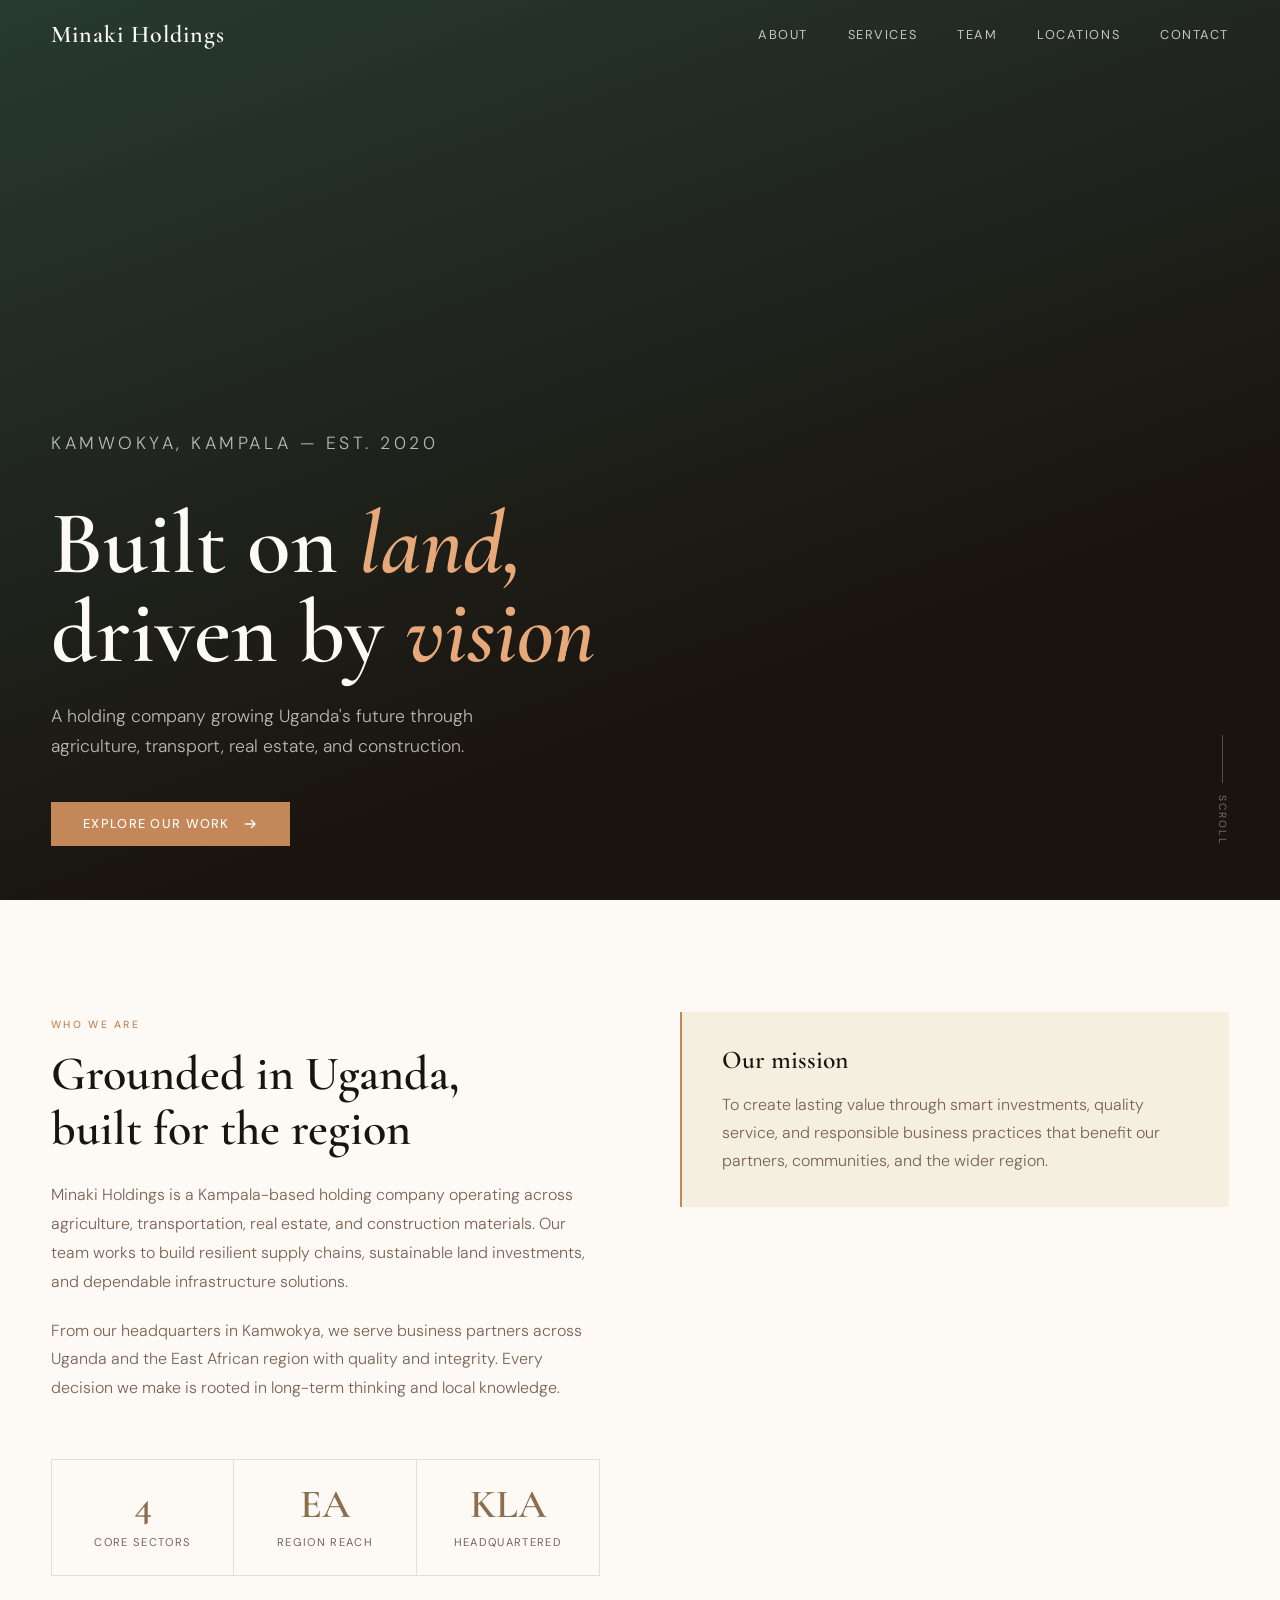
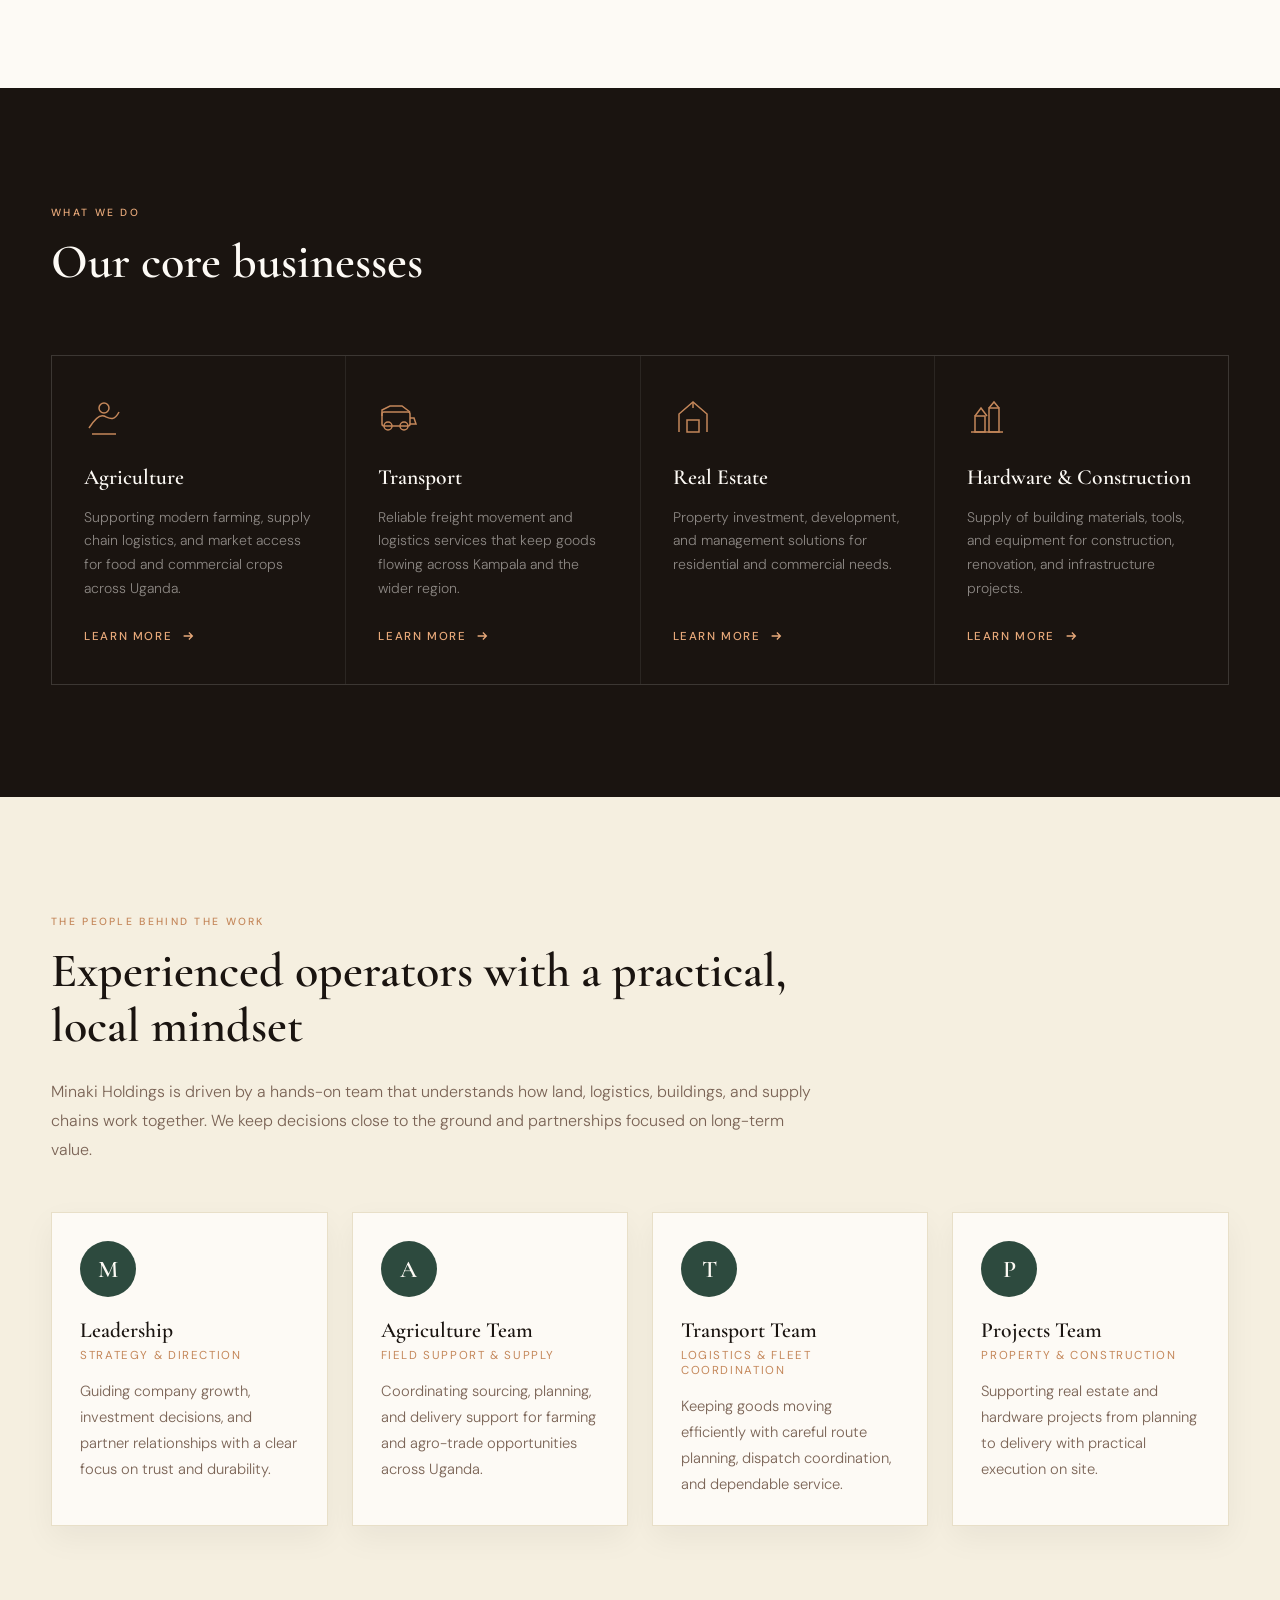
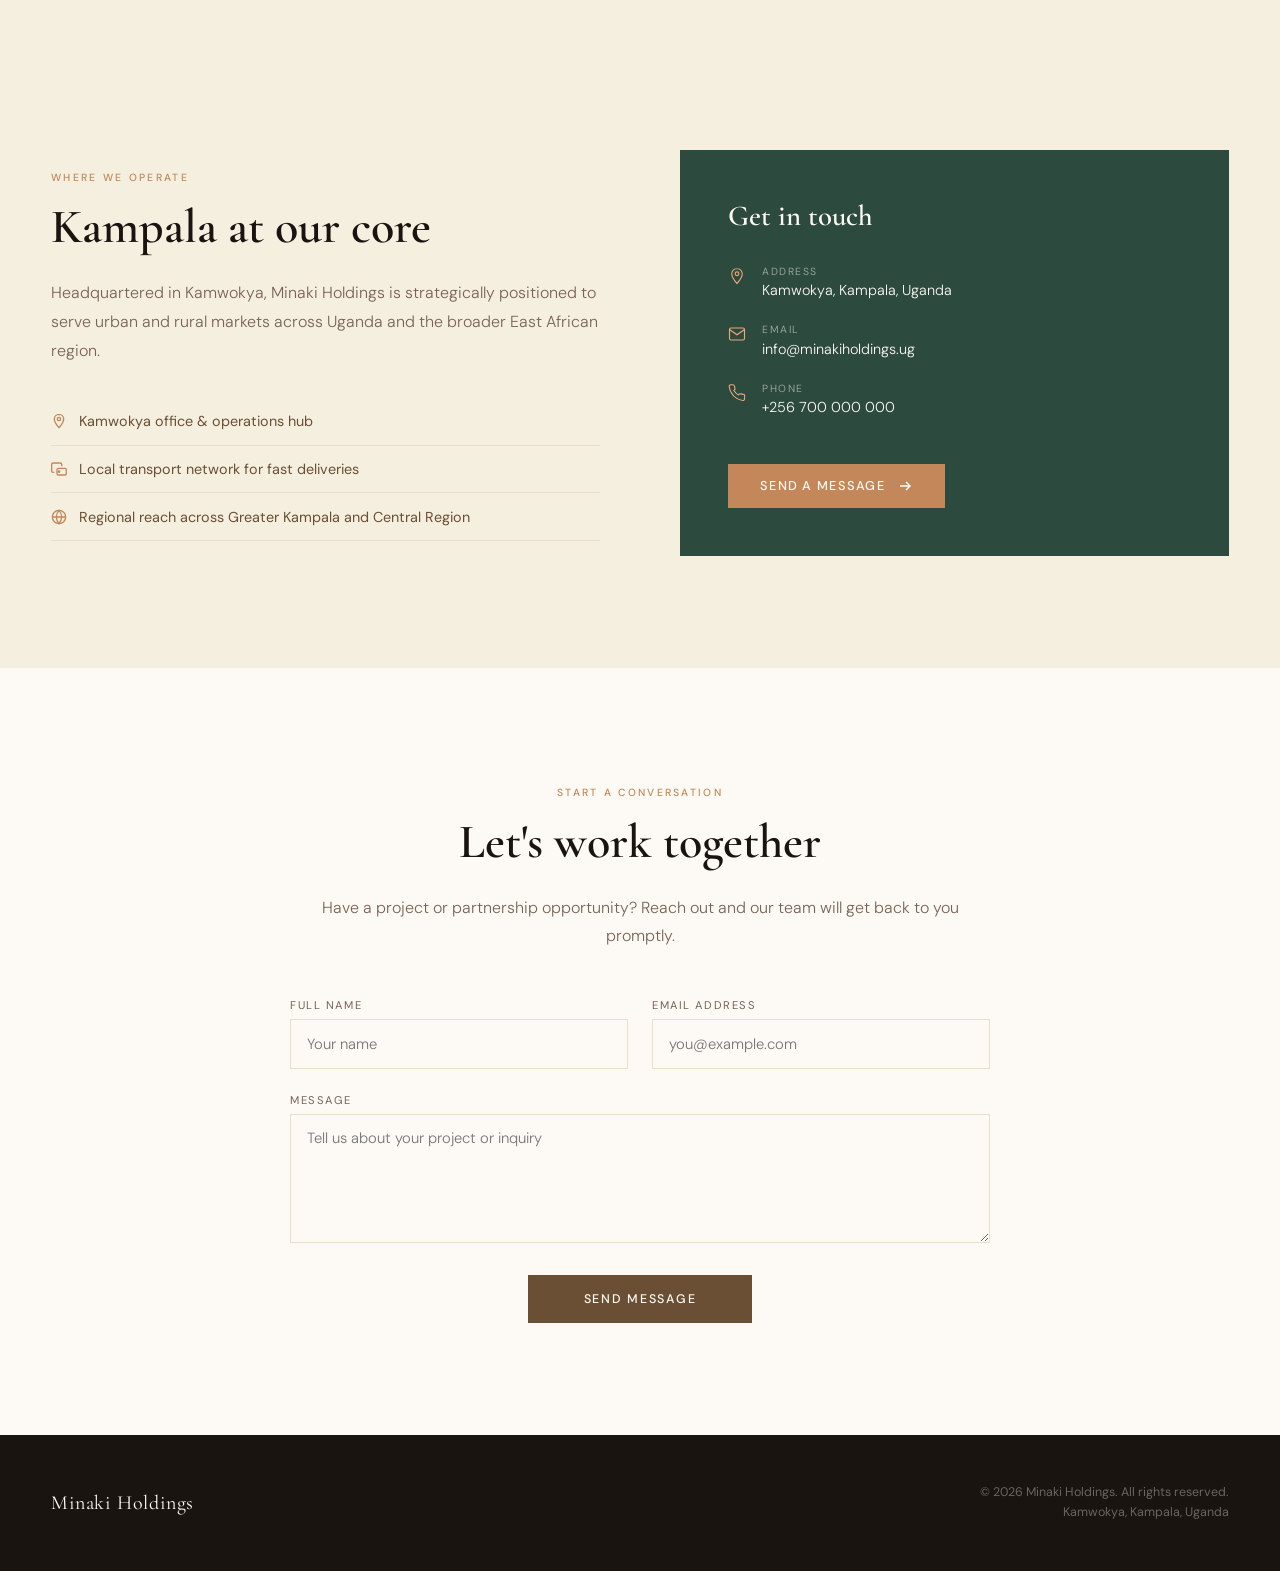
==== index.html @ b4e49451 "first commit" ====
<!DOCTYPE html>
<html lang="en">
<head>
  <meta charset="UTF-8" />
  <meta name="viewport" content="width=device-width, initial-scale=1.0" />
  <title>Minaki Holdings</title>
  <link rel="preconnect" href="https://fonts.googleapis.com">
  <link rel="preconnect" href="https://fonts.gstatic.com" crossorigin>
  <link href="https://fonts.googleapis.com/css2?family=Cormorant+Garamond:ital,wght@0,400;0,600;1,400&family=DM+Sans:wght@300;400;500&display=swap" rel="stylesheet">
  <style>
    *, *::before, *::after { box-sizing: border-box; margin: 0; padding: 0; }

    :root {
      --sand: #F5EFE0;
      --sand-dark: #E8DFC8;
      --earth: #8B6E4E;
      --earth-dark: #6A4F34;
      --clay: #C4875A;
      --clay-light: #E8A97A;
      --forest: #2D4A3E;
      --forest-light: #3D6B5A;
      --ink: #1A1410;
      --ink-mid: #3D2F24;
      --muted: #7A6355;
      --white: #FDFAF5;
      --accent: #D4854A;
    }

    html { scroll-behavior: smooth; }

    body {
      font-family: 'DM Sans', sans-serif;
      background: var(--white);
      color: var(--ink);
      overflow-x: hidden;
    }

    /* ── NAV ── */
    nav {
      position: fixed;
      top: 0; left: 0; right: 0;
      z-index: 100;
      display: flex;
      align-items: center;
      justify-content: space-between;
      padding: 1.25rem 4vw;
      transition: background 0.4s, backdrop-filter 0.4s;
    }
    nav.scrolled {
      background: rgba(26, 20, 16, 0.92);
      backdrop-filter: blur(12px);
    }
    .brand {
      font-family: 'Cormorant Garamond', serif;
      font-size: 1.5rem;
      font-weight: 600;
      color: var(--white);
      letter-spacing: 0.04em;
    }
    .nav-links { display: flex; gap: 2.5rem; }
    .nav-links a {
      color: rgba(253,250,245,0.75);
      text-decoration: none;
      font-size: 0.8rem;
      font-weight: 400;
      letter-spacing: 0.12em;
      text-transform: uppercase;
      transition: color 0.2s;
    }
    .nav-links a:hover { color: var(--clay-light); }
    .nav-toggle {
      display: none;
      background: none;
      border: none;
      color: var(--white);
      font-size: 1.5rem;
      cursor: pointer;
    }

    /* ── HERO ── */
    .hero {
      position: relative;
      height: 100vh;
      min-height: 640px;
      display: flex;
      align-items: flex-end;
      padding: 0 4vw 6vh;
      overflow: hidden;
      background: var(--ink);
    }
    .hero-bg {
      position: absolute;
      inset: 0;
      background:
        linear-gradient(160deg, rgba(45,74,62,0.7) 0%, rgba(26,20,16,0.95) 70%),
        url('https://images.unsplash.com/photo-1586348943529-beaae6c28db9?w=1600&q=80') center/cover no-repeat;
    }
    .hero-eyebrow {
      font-size: 0.72rem;
      letter-spacing: 0.2em;
      text-transform: uppercase;
      color: var(--clay-light);
      margin-bottom: 1.2rem;
    }
    .hero-content {
      position: relative;
      z-index: 2;
      max-width: 760px;
    }
    .hero-content h1 {
      font-family: 'Cormorant Garamond', serif;
      font-size: clamp(3rem, 7vw, 6rem);
      font-weight: 600;
      line-height: 1.0;
      color: var(--white);
      margin-bottom: 1.5rem;
    }
    .hero-content h1 em {
      font-style: italic;
      color: var(--clay-light);
    }
    .hero-content p {
      font-size: clamp(0.95rem, 1.5vw, 1.1rem);
      line-height: 1.7;
      color: rgba(253,250,245,0.7);
      max-width: 500px;
      margin-bottom: 2.5rem;
      font-weight: 300;
    }
    .hero-cta {
      display: inline-flex;
      align-items: center;
      gap: 0.75rem;
      padding: 0.85rem 2rem;
      background: var(--clay);
      color: var(--white);
      text-decoration: none;
      font-size: 0.8rem;
      font-weight: 500;
      letter-spacing: 0.1em;
      text-transform: uppercase;
      transition: background 0.25s, gap 0.25s;
    }
    .hero-cta:hover { background: var(--clay-light); gap: 1.1rem; }
    .hero-cta svg { width: 16px; height: 16px; }
    .hero-scroll {
      position: absolute;
      right: 4vw;
      bottom: 6vh;
      z-index: 2;
      writing-mode: vertical-rl;
      font-size: 0.65rem;
      letter-spacing: 0.2em;
      text-transform: uppercase;
      color: rgba(253,250,245,0.4);
      display: flex;
      align-items: center;
      gap: 0.75rem;
    }
    .hero-scroll::before {
      content: '';
      display: block;
      width: 1px;
      height: 48px;
      background: rgba(253,250,245,0.25);
    }

    /* ── SHARED ── */
    section { padding: 7rem 4vw; }
    .label {
      display: inline-block;
      font-size: 0.65rem;
      letter-spacing: 0.22em;
      text-transform: uppercase;
      color: var(--clay);
      margin-bottom: 1rem;
      font-weight: 500;
    }
    h2 {
      font-family: 'Cormorant Garamond', serif;
      font-size: clamp(2rem, 4vw, 3rem);
      font-weight: 600;
      line-height: 1.15;
      color: var(--ink);
      margin-bottom: 1.5rem;
    }

    /* ── ABOUT ── */
    .about { background: var(--white); }
    .about-inner {
      max-width: 1200px;
      margin: 0 auto;
      display: grid;
      grid-template-columns: 1fr 1fr;
      gap: 5rem;
      align-items: start;
    }
    .about-left p {
      font-size: 1rem;
      line-height: 1.8;
      color: var(--muted);
      margin-bottom: 1.25rem;
      font-weight: 300;
    }
    .about-right {
      position: sticky;
      top: 6rem;
    }
    .mission-block {
      border-left: 2px solid var(--clay);
      padding: 2rem 2.5rem;
      background: var(--sand);
    }
    .mission-block h3 {
      font-family: 'Cormorant Garamond', serif;
      font-size: 1.6rem;
      font-weight: 600;
      color: var(--ink);
      margin-bottom: 1rem;
    }
    .mission-block p {
      font-size: 1rem;
      line-height: 1.75;
      color: var(--muted);
      font-weight: 300;
    }
    .stats-row {
      display: grid;
      grid-template-columns: repeat(3, 1fr);
      gap: 0;
      margin-top: 3.5rem;
      border: 1px solid var(--sand-dark);
    }
    .stat {
      padding: 1.5rem;
      text-align: center;
      border-right: 1px solid var(--sand-dark);
    }
    .stat:last-child { border-right: none; }
    .stat-num {
      font-family: 'Cormorant Garamond', serif;
      font-size: 2.5rem;
      font-weight: 600;
      color: var(--earth);
      line-height: 1;
      display: block;
      margin-bottom: 0.4rem;
    }
    .stat-label {
      font-size: 0.7rem;
      letter-spacing: 0.12em;
      text-transform: uppercase;
      color: var(--muted);
    }

    /* ── SERVICES ── */
    .services { background: var(--ink); }
    .services .label { color: var(--clay-light); }
    .services h2 { color: var(--white); }
    .services-inner { max-width: 1200px; margin: 0 auto; }
    .services-grid {
      display: grid;
      grid-template-columns: repeat(4, 1fr);
      gap: 1px;
      background: rgba(255,255,255,0.08);
      margin-top: 4rem;
      border: 1px solid rgba(255,255,255,0.08);
    }
    .service-card {
      background: var(--ink);
      padding: 2.5rem 2rem;
      transition: background 0.3s;
      position: relative;
      overflow: hidden;
      display: flex;
      flex-direction: column;
      min-height: 100%;
    }
    .service-card::after {
      content: '';
      position: absolute;
      bottom: 0; left: 0;
      width: 0; height: 2px;
      background: var(--clay);
      transition: width 0.4s ease;
    }
    .service-card:hover { background: var(--ink-mid); }
    .service-card:hover::after { width: 100%; }
    .service-icon {
      width: 40px;
      height: 40px;
      margin-bottom: 1.75rem;
      color: var(--clay);
    }
    .service-card h3 {
      font-family: 'Cormorant Garamond', serif;
      font-size: 1.35rem;
      font-weight: 600;
      color: var(--white);
      margin-bottom: 1rem;
    }
    .service-card p {
      font-size: 0.875rem;
      line-height: 1.7;
      color: rgba(253,250,245,0.5);
      font-weight: 300;
    }
    .service-link {
      display: inline-flex;
      align-items: center;
      gap: 0.55rem;
      margin-top: auto;
      padding-top: 1.75rem;
      color: var(--clay-light);
      text-decoration: none;
      font-size: 0.72rem;
      letter-spacing: 0.14em;
      text-transform: uppercase;
      font-weight: 500;
      transition: color 0.2s, gap 0.2s;
    }
    .service-link:hover { color: var(--white); gap: 0.8rem; }
    .service-link svg { width: 14px; height: 14px; }

    /* ── TEAM ── */
    .team { background: var(--sand); }
    .team-inner {
      max-width: 1200px;
      margin: 0 auto;
    }
    .team-intro {
      max-width: 760px;
      margin-bottom: 3rem;
    }
    .team-intro p {
      font-size: 1rem;
      line-height: 1.8;
      color: var(--muted);
      font-weight: 300;
    }
    .team-grid {
      display: grid;
      grid-template-columns: repeat(4, 1fr);
      gap: 1.5rem;
    }
    .team-card {
      background: var(--white);
      padding: 1.75rem;
      border: 1px solid var(--sand-dark);
      box-shadow: 0 12px 30px rgba(26, 20, 16, 0.05);
    }
    .team-avatar {
      width: 56px;
      height: 56px;
      border-radius: 50%;
      display: grid;
      place-items: center;
      background: var(--forest);
      color: var(--white);
      font-family: 'Cormorant Garamond', serif;
      font-size: 1.5rem;
      font-weight: 600;
      margin-bottom: 1.2rem;
    }
    .team-card h3 {
      font-family: 'Cormorant Garamond', serif;
      font-size: 1.35rem;
      font-weight: 600;
      color: var(--ink);
      margin-bottom: 0.35rem;
    }
    .team-role {
      font-size: 0.72rem;
      letter-spacing: 0.14em;
      text-transform: uppercase;
      color: var(--clay);
      margin-bottom: 1rem;
    }
    .team-card p {
      font-size: 0.92rem;
      line-height: 1.75;
      color: var(--muted);
      font-weight: 300;
    }

    /* ── LOCATIONS ── */
    .locations { background: var(--sand); }
    .locations-inner {
      max-width: 1200px;
      margin: 0 auto;
      display: grid;
      grid-template-columns: 1fr 1fr;
      gap: 5rem;
      align-items: center;
    }
    .locations-left p {
      font-size: 1rem;
      line-height: 1.8;
      color: var(--muted);
      margin-bottom: 2rem;
      font-weight: 300;
    }
    .location-list { list-style: none; }
    .location-list li {
      display: flex;
      align-items: center;
      gap: 0.75rem;
      padding: 0.9rem 0;
      border-bottom: 1px solid var(--sand-dark);
      font-size: 0.9rem;
      color: var(--earth-dark);
      font-weight: 400;
    }
    .location-list li svg { color: var(--clay); flex-shrink: 0; }
    .contact-panel {
      background: var(--forest);
      padding: 3rem;
      color: var(--white);
    }
    .contact-panel h3 {
      font-family: 'Cormorant Garamond', serif;
      font-size: 1.8rem;
      font-weight: 600;
      margin-bottom: 2rem;
      color: var(--white);
    }
    .contact-detail {
      display: flex;
      align-items: flex-start;
      gap: 1rem;
      margin-bottom: 1.5rem;
    }
    .contact-detail svg { color: var(--clay-light); margin-top: 2px; flex-shrink: 0; }
    .contact-detail .detail-label {
      font-size: 0.65rem;
      letter-spacing: 0.15em;
      text-transform: uppercase;
      color: rgba(253,250,245,0.5);
      margin-bottom: 0.2rem;
    }
    .contact-detail .detail-val {
      font-size: 0.9rem;
      color: var(--white);
      font-weight: 300;
    }

    /* ── CONTACT FORM ── */
    .contact-section { background: var(--white); }
    .contact-inner {
      max-width: 700px;
      margin: 0 auto;
      text-align: center;
    }
    .contact-inner p.intro {
      font-size: 1rem;
      line-height: 1.75;
      color: var(--muted);
      font-weight: 300;
      margin-bottom: 3rem;
    }
    .form-grid {
      display: grid;
      grid-template-columns: 1fr 1fr;
      gap: 1.5rem;
      text-align: left;
    }
    .form-full { grid-column: 1 / -1; }
    .form-group { display: flex; flex-direction: column; gap: 0.45rem; }
    .form-group label {
      font-size: 0.7rem;
      letter-spacing: 0.14em;
      text-transform: uppercase;
      color: var(--muted);
    }
    .form-group input,
    .form-group textarea {
      border: 1px solid var(--sand-dark);
      border-radius: 0;
      padding: 0.85rem 1rem;
      font-family: 'DM Sans', sans-serif;
      font-size: 0.925rem;
      font-weight: 300;
      color: var(--ink);
      background: var(--white);
      outline: none;
      transition: border-color 0.2s;
      resize: vertical;
    }
    .form-group input:focus,
    .form-group textarea:focus { border-color: var(--clay); }
    .submit-btn {
      margin-top: 2rem;
      padding: 1rem 3.5rem;
      background: var(--earth-dark);
      color: var(--white);
      border: none;
      font-family: 'DM Sans', sans-serif;
      font-size: 0.78rem;
      font-weight: 500;
      letter-spacing: 0.14em;
      text-transform: uppercase;
      cursor: pointer;
      transition: background 0.25s;
    }
    .submit-btn:hover { background: var(--clay); }
    .notification {
      margin-top: 1.5rem;
      padding: 1rem;
      background: var(--sand);
      border-left: 3px solid var(--forest);
      font-size: 0.9rem;
      color: var(--forest);
      text-align: left;
    }

    /* ── FOOTER ── */
    footer {
      background: var(--ink);
      padding: 3rem 4vw;
    }
    .footer-inner {
      max-width: 1200px;
      margin: 0 auto;
      display: flex;
      align-items: center;
      justify-content: space-between;
      flex-wrap: wrap;
      gap: 1rem;
    }
    .footer-brand {
      font-family: 'Cormorant Garamond', serif;
      font-size: 1.25rem;
      color: var(--white);
      letter-spacing: 0.04em;
    }
    .footer-meta {
      font-size: 0.78rem;
      color: rgba(253,250,245,0.35);
      line-height: 1.6;
      text-align: right;
    }

    /* ── DIVIDER ── */
    .divider {
      max-width: 1200px;
      margin: 0 auto;
      border: none;
      border-top: 1px solid var(--sand-dark);
    }

    /* ── MOBILE ── */
    @media (max-width: 900px) {
      .nav-links { display: none; }
      .nav-links.open {
        display: flex;
        flex-direction: column;
        position: fixed;
        top: 0; left: 0; right: 0; bottom: 0;
        background: var(--ink);
        align-items: center;
        justify-content: center;
        gap: 2.5rem;
        z-index: 99;
      }
      .nav-links.open a { font-size: 1.2rem; }
      .nav-toggle { display: block; z-index: 101; }
      .about-inner, .locations-inner { grid-template-columns: 1fr; gap: 3rem; }
      .about-right { position: static; }
      .services-grid { grid-template-columns: 1fr 1fr; }
      .stats-row { grid-template-columns: repeat(3, 1fr); }
      .form-grid { grid-template-columns: 1fr; }
      .form-full { grid-column: 1; }
    }
    @media (max-width: 540px) {
      .services-grid { grid-template-columns: 1fr; }
      .stats-row { grid-template-columns: 1fr 1fr; }
      .stat:nth-child(2) { border-right: none; }
      .stat:nth-child(3) { border-right: none; border-top: 1px solid var(--sand-dark); grid-column: 1 / -1; }
      section { padding: 5rem 5vw; }
    }

    /* ── FADE IN ── */
    [data-fade] {
      opacity: 0;
      transform: translateY(24px);
      transition: opacity 0.7s ease, transform 0.7s ease;
    }
    [data-fade].visible {
      opacity: 1;
      transform: translateY(0);
    }
  </style>
</head>
<body>

  <!-- NAV -->
  <nav id="mainNav">
    <div class="brand">Minaki Holdings</div>
    <div class="nav-links" id="navLinks">
      <a href="#about" onclick="closeMenu()">About</a>
      <a href="services.html" onclick="closeMenu()">Services</a>
      <a href="#team" onclick="closeMenu()">Team</a>
      <a href="#locations" onclick="closeMenu()">Locations</a>
      <a href="#contact" onclick="closeMenu()">Contact</a>
    </div>
    <button class="nav-toggle" id="navToggle" aria-label="Toggle navigation">&#9776;</button>
  </nav>

  <!-- HERO -->
  <header class="hero">
    <div class="hero-bg"></div>
    <div class="hero-content">
      <p class="hero-eyebrow">Kamwokya, Kampala &mdash; Est. 2020</p>
      <h1>Built on <em>land,</em><br>driven by <em>vision</em></h1>
      <p>A holding company growing Uganda's future through agriculture, transport, real estate, and construction.</p>
      <a href="services.html" class="hero-cta">
        Explore Our Work
        <svg viewBox="0 0 16 16" fill="none" stroke="currentColor" stroke-width="1.5">
          <path d="M3 8h10M9 4l4 4-4 4"/>
        </svg>
      </a>
    </div>
    <div class="hero-scroll">Scroll</div>
  </header>

  <!-- ABOUT -->
  <section class="about" id="about">
    <div class="about-inner">
      <div class="about-left" data-fade>
        <span class="label">Who we are</span>
        <h2>Grounded in Uganda,<br>built for the region</h2>
        <p>Minaki Holdings is a Kampala-based holding company operating across agriculture, transportation, real estate, and construction materials. Our team works to build resilient supply chains, sustainable land investments, and dependable infrastructure solutions.</p>
        <p>From our headquarters in Kamwokya, we serve business partners across Uganda and the East African region with quality and integrity. Every decision we make is rooted in long-term thinking and local knowledge.</p>
        <div class="stats-row">
          <div class="stat"><span class="stat-num">4</span><span class="stat-label">Core sectors</span></div>
          <div class="stat"><span class="stat-num">EA</span><span class="stat-label">Region reach</span></div>
          <div class="stat"><span class="stat-num">KLA</span><span class="stat-label">Headquartered</span></div>
        </div>
      </div>
      <div class="about-right" data-fade>
        <div class="mission-block">
          <h3>Our mission</h3>
          <p>To create lasting value through smart investments, quality service, and responsible business practices that benefit our partners, communities, and the wider region.</p>
        </div>
      </div>
    </div>
  </section>

  <!-- SERVICES -->
  <section class="services" id="services">
    <div class="services-inner">
      <div data-fade>
        <span class="label">What we do</span>
        <h2>Our core businesses</h2>
      </div>
      <div class="services-grid" data-fade>
        <article class="service-card">
          <svg class="service-icon" viewBox="0 0 40 40" fill="none" stroke="currentColor" stroke-width="1.5">
            <path d="M5 32c5-8 10-14 15-12s10 6 15-4"/>
            <circle cx="20" cy="12" r="5"/>
            <path d="M8 38h24"/>
          </svg>
          <h3>Agriculture</h3>
          <p>Supporting modern farming, supply chain logistics, and market access for food and commercial crops across Uganda.</p>
          <a class="service-link" href="services.html#agriculture">
            Learn more
            <svg viewBox="0 0 16 16" fill="none" stroke="currentColor" stroke-width="1.5">
              <path d="M3 8h10M9 4l4 4-4 4"/>
            </svg>
          </a>
        </article>
        <article class="service-card">
          <svg class="service-icon" viewBox="0 0 40 40" fill="none" stroke="currentColor" stroke-width="1.5">
            <rect x="4" y="16" width="28" height="14" rx="2"/>
            <circle cx="10" cy="30" r="4"/>
            <circle cx="26" cy="30" r="4"/>
            <path d="M32 22h4l2 6H32"/>
            <path d="M4 20V14l8-4h12l8 6"/>
          </svg>
          <h3>Transport</h3>
          <p>Reliable freight movement and logistics services that keep goods flowing across Kampala and the wider region.</p>
          <a class="service-link" href="services.html#transport">
            Learn more
            <svg viewBox="0 0 16 16" fill="none" stroke="currentColor" stroke-width="1.5">
              <path d="M3 8h10M9 4l4 4-4 4"/>
            </svg>
          </a>
        </article>
        <article class="service-card">
          <svg class="service-icon" viewBox="0 0 40 40" fill="none" stroke="currentColor" stroke-width="1.5">
            <path d="M6 36V18l14-12 14 12v18"/>
            <rect x="14" y="24" width="12" height="12"/>
            <path d="M20 6v6"/>
          </svg>
          <h3>Real Estate</h3>
          <p>Property investment, development, and management solutions for residential and commercial needs.</p>
          <a class="service-link" href="services.html#real-estate">
            Learn more
            <svg viewBox="0 0 16 16" fill="none" stroke="currentColor" stroke-width="1.5">
              <path d="M3 8h10M9 4l4 4-4 4"/>
            </svg>
          </a>
        </article>
        <article class="service-card">
          <svg class="service-icon" viewBox="0 0 40 40" fill="none" stroke="currentColor" stroke-width="1.5">
            <path d="M4 36h32"/>
            <rect x="8" y="20" width="10" height="16"/>
            <rect x="22" y="12" width="10" height="24"/>
            <path d="M8 20l6-8 6 8M22 12l5-6 5 6"/>
          </svg>
          <h3>Hardware &amp; Construction</h3>
          <p>Supply of building materials, tools, and equipment for construction, renovation, and infrastructure projects.</p>
          <a class="service-link" href="services.html#hardware">
            Learn more
            <svg viewBox="0 0 16 16" fill="none" stroke="currentColor" stroke-width="1.5">
              <path d="M3 8h10M9 4l4 4-4 4"/>
            </svg>
          </a>
        </article>
      </div>
    </div>
  </section>

  <!-- TEAM -->
  <section class="team" id="team">
    <div class="team-inner">
      <div class="team-intro" data-fade>
        <span class="label">The people behind the work</span>
        <h2>Experienced operators with a practical, local mindset</h2>
        <p>Minaki Holdings is driven by a hands-on team that understands how land, logistics, buildings, and supply chains work together. We keep decisions close to the ground and partnerships focused on long-term value.</p>
      </div>
      <div class="team-grid" data-fade>
        <article class="team-card">
          <div class="team-avatar">M</div>
          <h3>Leadership</h3>
          <div class="team-role">Strategy &amp; Direction</div>
          <p>Guiding company growth, investment decisions, and partner relationships with a clear focus on trust and durability.</p>
        </article>
        <article class="team-card">
          <div class="team-avatar">A</div>
          <h3>Agriculture Team</h3>
          <div class="team-role">Field Support &amp; Supply</div>
          <p>Coordinating sourcing, planning, and delivery support for farming and agro-trade opportunities across Uganda.</p>
        </article>
        <article class="team-card">
          <div class="team-avatar">T</div>
          <h3>Transport Team</h3>
          <div class="team-role">Logistics &amp; Fleet Coordination</div>
          <p>Keeping goods moving efficiently with careful route planning, dispatch coordination, and dependable service.</p>
        </article>
        <article class="team-card">
          <div class="team-avatar">P</div>
          <h3>Projects Team</h3>
          <div class="team-role">Property &amp; Construction</div>
          <p>Supporting real estate and hardware projects from planning to delivery with practical execution on site.</p>
        </article>
      </div>
    </div>
  </section>

  <!-- LOCATIONS -->
  <section class="locations" id="locations">
    <div class="locations-inner">
      <div class="locations-left" data-fade>
        <span class="label">Where we operate</span>
        <h2>Kampala at our core</h2>
        <p>Headquartered in Kamwokya, Minaki Holdings is strategically positioned to serve urban and rural markets across Uganda and the broader East African region.</p>
        <ul class="location-list">
          <li>
            <svg width="16" height="16" fill="none" stroke="currentColor" stroke-width="2" viewBox="0 0 24 24"><path d="M12 2C8.13 2 5 5.13 5 9c0 5.25 7 13 7 13s7-7.75 7-13c0-3.87-3.13-7-7-7z"/><circle cx="12" cy="9" r="2.5"/></svg>
            Kamwokya office &amp; operations hub
          </li>
          <li>
            <svg width="16" height="16" fill="none" stroke="currentColor" stroke-width="2" viewBox="0 0 24 24"><path d="M5 17H3a2 2 0 0 1-2-2V5a2 2 0 0 1 2-2h11a2 2 0 0 1 2 2v3"/><rect x="9" y="11" width="14" height="10" rx="2"/><circle cx="12" cy="16" r="1"/></svg>
            Local transport network for fast deliveries
          </li>
          <li>
            <svg width="16" height="16" fill="none" stroke="currentColor" stroke-width="2" viewBox="0 0 24 24"><circle cx="12" cy="12" r="10"/><path d="M2 12h20M12 2a15.3 15.3 0 0 1 4 10 15.3 15.3 0 0 1-4 10 15.3 15.3 0 0 1-4-10 15.3 15.3 0 0 1 4-10z"/></svg>
            Regional reach across Greater Kampala and Central Region
          </li>
        </ul>
      </div>
      <div class="contact-panel" data-fade>
        <h3>Get in touch</h3>
        <div class="contact-detail">
          <svg width="18" height="18" fill="none" stroke="currentColor" stroke-width="1.5" viewBox="0 0 24 24"><path d="M12 2C8.13 2 5 5.13 5 9c0 5.25 7 13 7 13s7-7.75 7-13c0-3.87-3.13-7-7-7z"/><circle cx="12" cy="9" r="2.5"/></svg>
          <div>
            <div class="detail-label">Address</div>
            <div class="detail-val">Kamwokya, Kampala, Uganda</div>
          </div>
        </div>
        <div class="contact-detail">
          <svg width="18" height="18" fill="none" stroke="currentColor" stroke-width="1.5" viewBox="0 0 24 24"><path d="M4 4h16c1.1 0 2 .9 2 2v12c0 1.1-.9 2-2 2H4c-1.1 0-2-.9-2-2V6c0-1.1.9-2 2-2z"/><polyline points="22,6 12,13 2,6"/></svg>
          <div>
            <div class="detail-label">Email</div>
            <div class="detail-val">info@minakiholdings.ug</div>
          </div>
        </div>
        <div class="contact-detail">
          <svg width="18" height="18" fill="none" stroke="currentColor" stroke-width="1.5" viewBox="0 0 24 24"><path d="M22 16.92v3a2 2 0 0 1-2.18 2 19.79 19.79 0 0 1-8.63-3.07A19.5 19.5 0 0 1 4.69 12 19.79 19.79 0 0 1 1.61 3.4 2 2 0 0 1 3.6 1h3a2 2 0 0 1 2 1.72 12.84 12.84 0 0 0 .7 2.81 2 2 0 0 1-.45 2.11L7.91 8.55a16 16 0 0 0 6 6l.95-.95a2 2 0 0 1 2.11-.45 12.84 12.84 0 0 0 2.81.7A2 2 0 0 1 22 16.92z"/></svg>
          <div>
            <div class="detail-label">Phone</div>
            <div class="detail-val">+256 700 000 000</div>
          </div>
        </div>
        <a href="#contact" class="hero-cta" style="margin-top:1.5rem; display:inline-flex;">
          Send a message
          <svg viewBox="0 0 16 16" fill="none" stroke="currentColor" stroke-width="1.5" style="width:16px;height:16px;">
            <path d="M3 8h10M9 4l4 4-4 4"/>
          </svg>
        </a>
      </div>
    </div>
  </section>

  <!-- CONTACT FORM -->
  <section class="contact-section" id="contact">
    <div class="contact-inner" data-fade>
      <span class="label">Start a conversation</span>
      <h2>Let's work together</h2>
      <p class="intro">Have a project or partnership opportunity? Reach out and our team will get back to you promptly.</p>
      <form id="contactForm">
        <div class="form-grid">
          <div class="form-group">
            <label for="name">Full name</label>
            <input type="text" id="name" name="name" placeholder="Your name" required />
          </div>
          <div class="form-group">
            <label for="email">Email address</label>
            <input type="email" id="email" name="email" placeholder="you@example.com" required />
          </div>
          <div class="form-group form-full">
            <label for="message">Message</label>
            <textarea id="message" name="message" placeholder="Tell us about your project or inquiry" rows="5" required></textarea>
          </div>
        </div>
        <button type="submit" class="submit-btn">Send Message</button>
      </form>
      <div class="notification" id="notification" style="display:none;">
        Thank you — your message has been received. We'll be in touch shortly.
      </div>
    </div>
  </section>

  <!-- FOOTER -->
  <footer>
    <div class="footer-inner">
      <div class="footer-brand">Minaki Holdings</div>
      <div class="footer-meta">
        <div>&copy; 2026 Minaki Holdings. All rights reserved.</div>
        <div>Kamwokya, Kampala, Uganda</div>
      </div>
    </div>
  </footer>

  <script>
    // Nav scroll
    const nav = document.getElementById('mainNav');
    window.addEventListener('scroll', () => {
      nav.classList.toggle('scrolled', window.scrollY > 60);
    });

    // Mobile menu
    const toggle = document.getElementById('navToggle');
    const links = document.getElementById('navLinks');
    toggle.addEventListener('click', () => {
      links.classList.toggle('open');
      toggle.textContent = links.classList.contains('open') ? '✕' : '☰';
    });
    function closeMenu() {
      links.classList.remove('open');
      toggle.textContent = '☰';
    }

    // Fade in on scroll
    const faders = document.querySelectorAll('[data-fade]');
    const io = new IntersectionObserver((entries) => {
      entries.forEach((e, i) => {
        if (e.isIntersecting) {
          setTimeout(() => e.target.classList.add('visible'), i * 120);
          io.unobserve(e.target);
        }
      });
    }, { threshold: 0.12 });
    faders.forEach(el => io.observe(el));

    // Contact form
    document.getElementById('contactForm').addEventListener('submit', function(e) {
      e.preventDefault();
      this.style.display = 'none';
      const n = document.getElementById('notification');
      n.style.display = 'block';
    });
  </script>
</body>
</html>
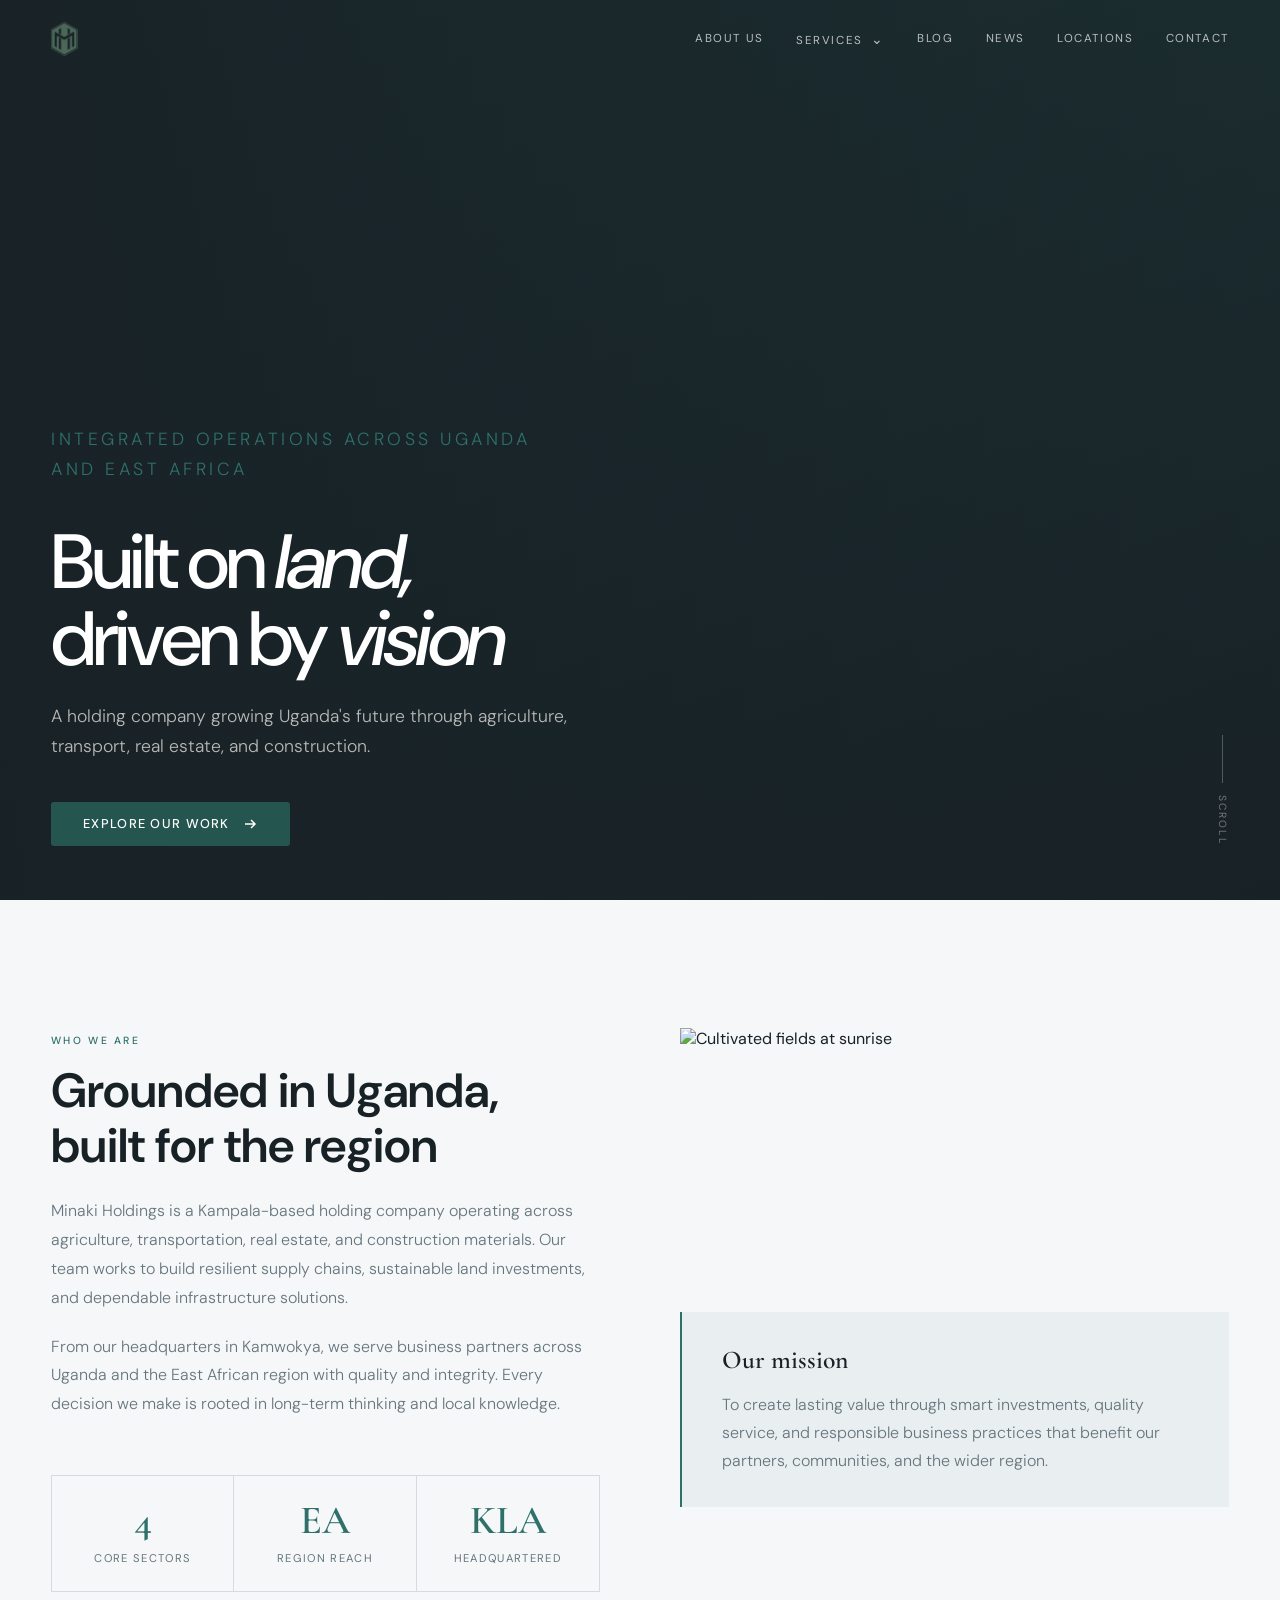
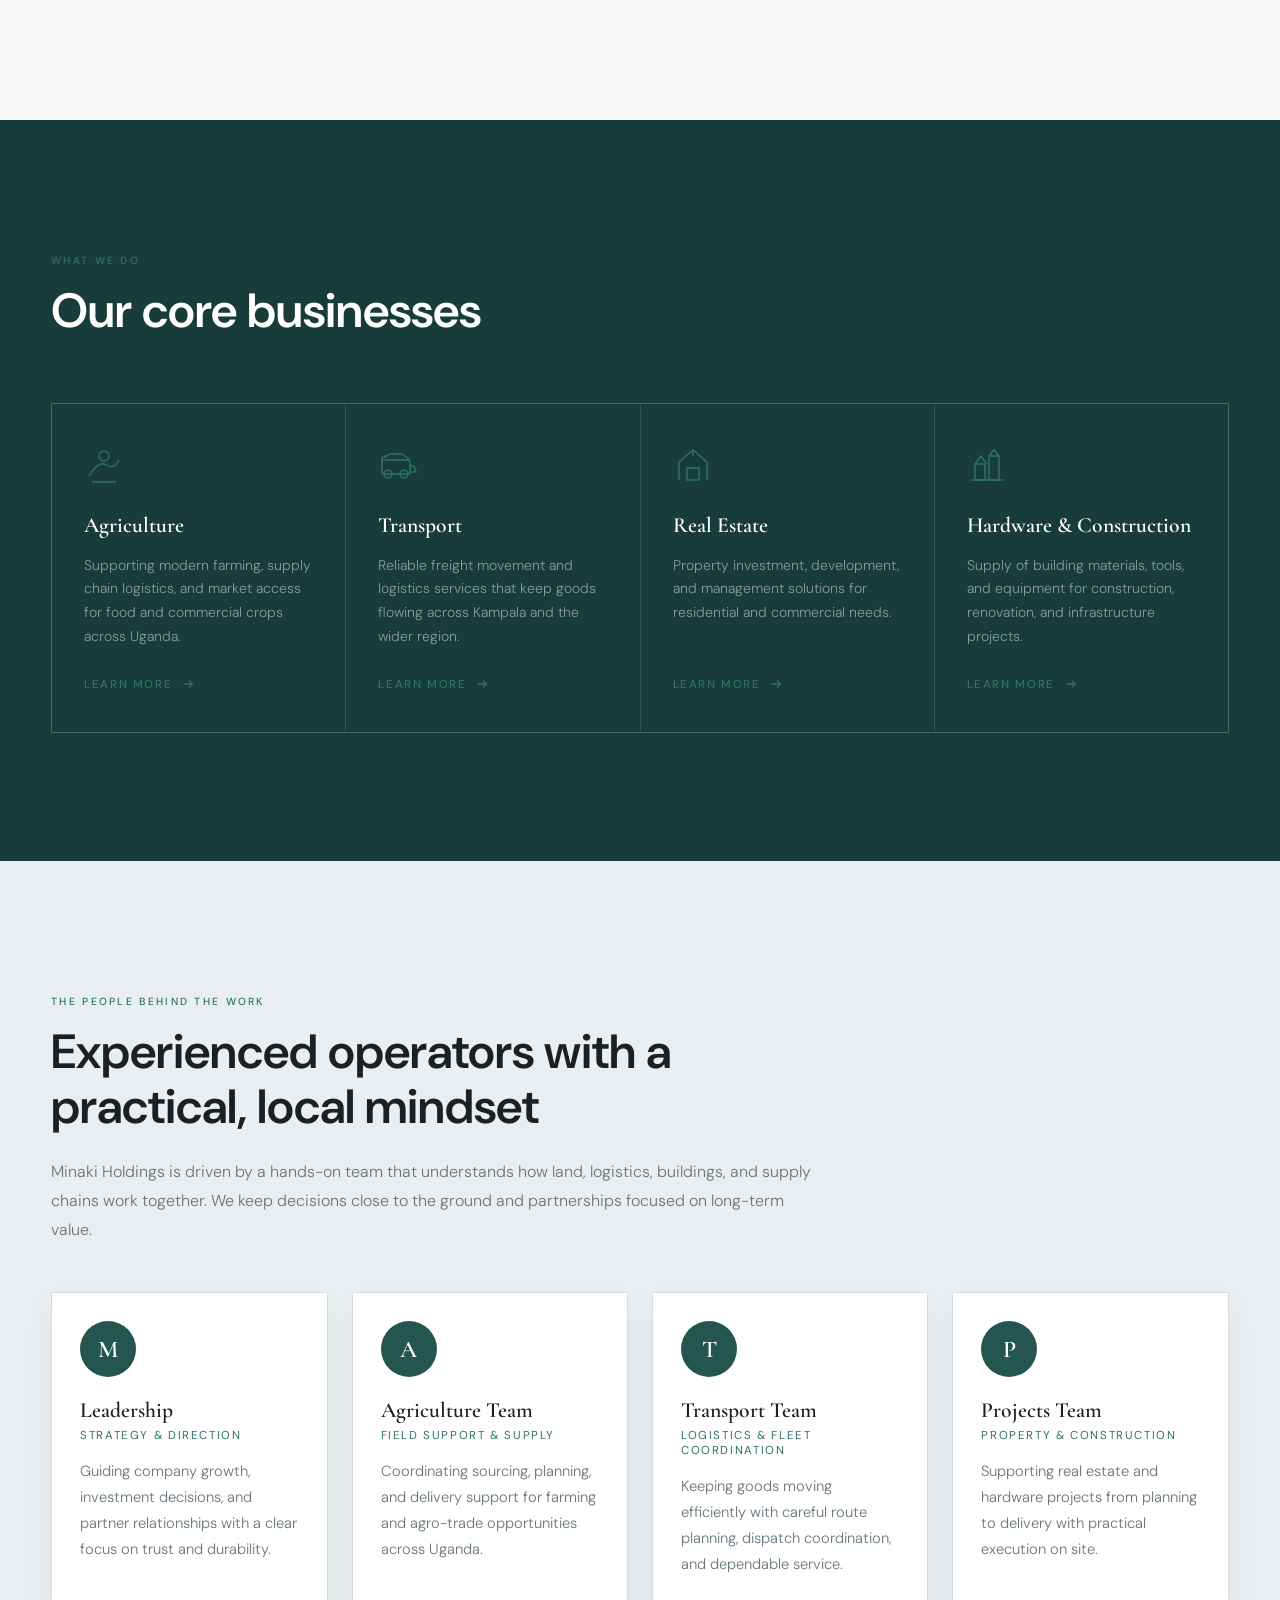
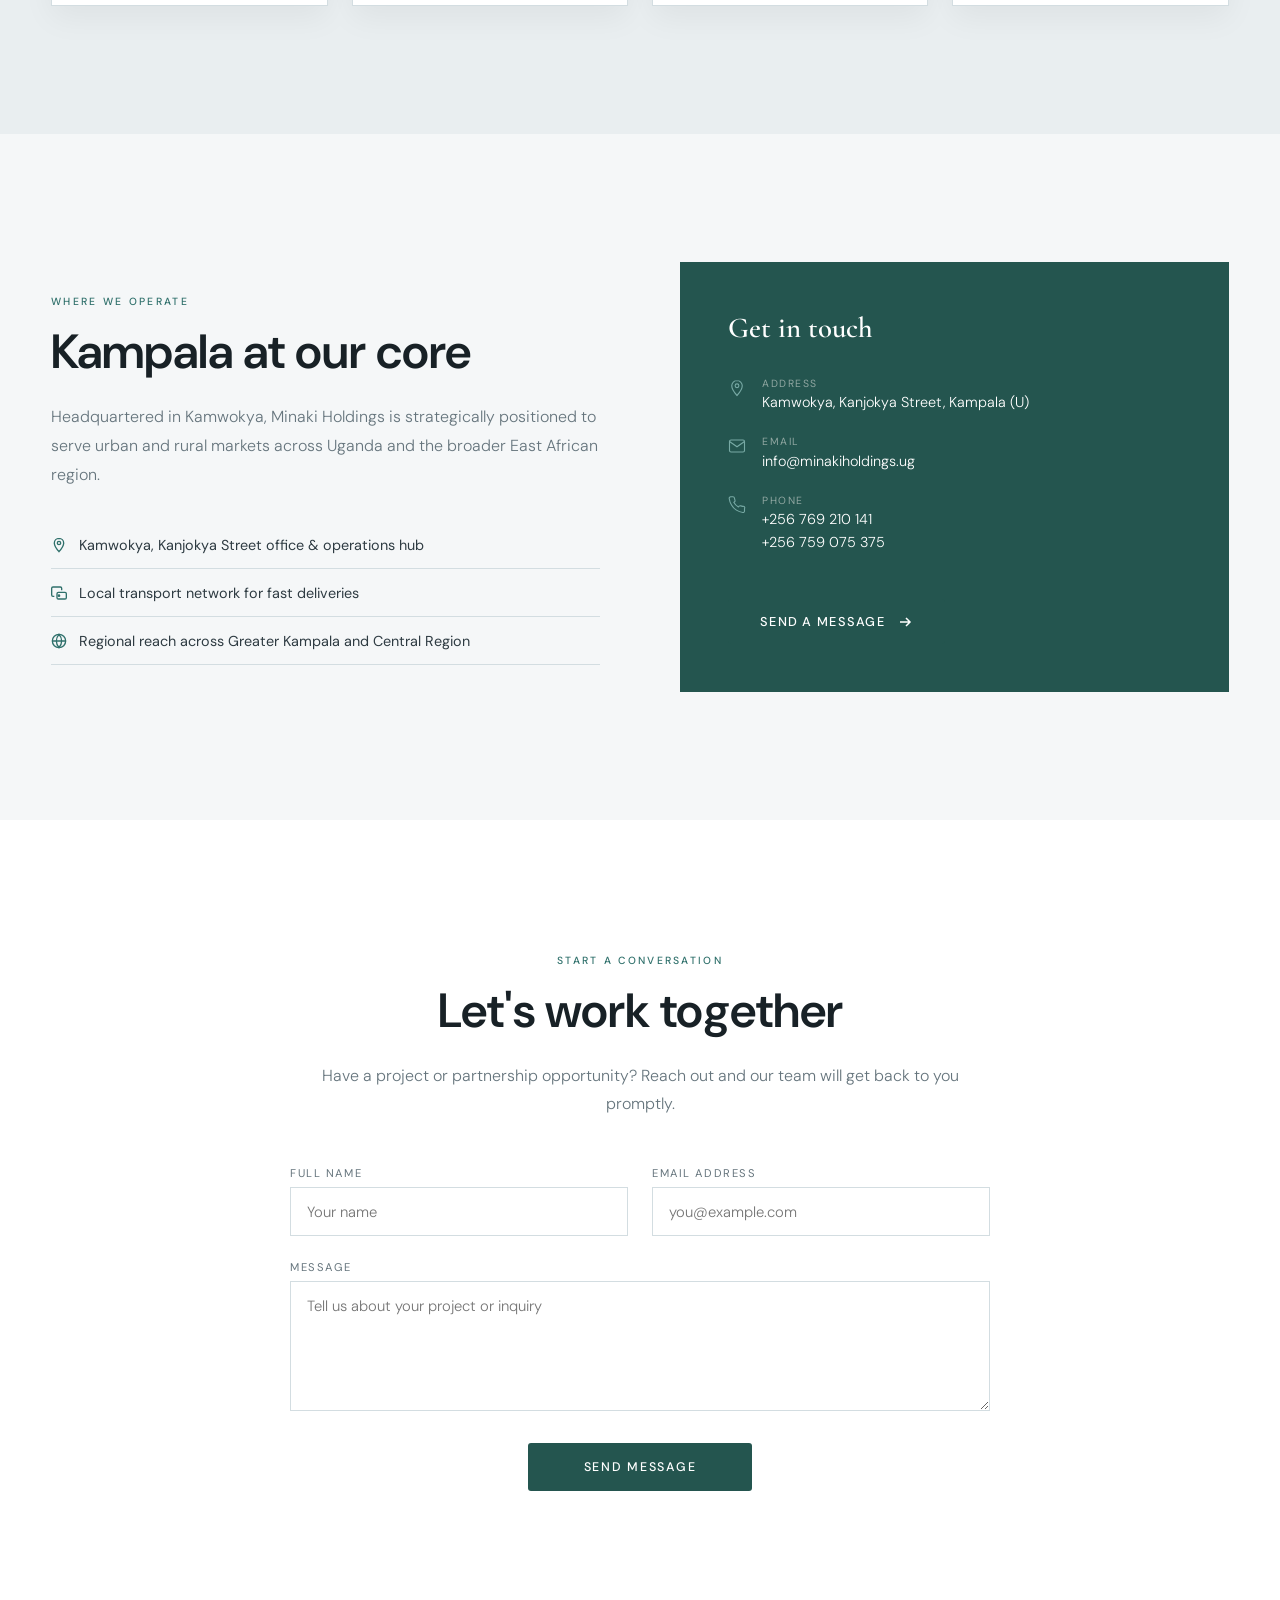
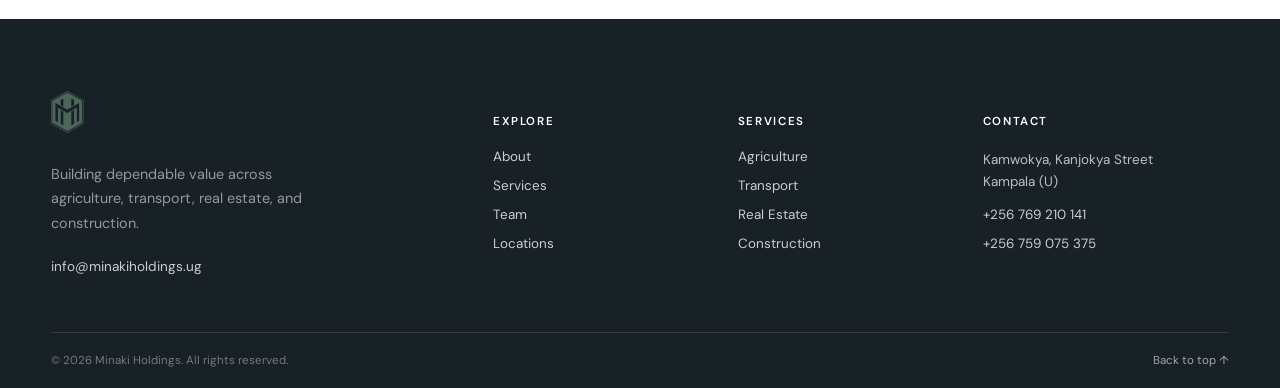
==== commit ef24855f: "Redesign Minaki website experience Add structured navigation, editorial content, responsive layouts," ====
--- a/index.html
+++ b/index.html
@@ -11,19 +11,19 @@
     *, *::before, *::after { box-sizing: border-box; margin: 0; padding: 0; }
 
     :root {
-      --sand: #F5EFE0;
-      --sand-dark: #E8DFC8;
-      --earth: #8B6E4E;
-      --earth-dark: #6A4F34;
-      --clay: #C4875A;
-      --clay-light: #E8A97A;
-      --forest: #2D4A3E;
-      --forest-light: #3D6B5A;
-      --ink: #1A1410;
-      --ink-mid: #3D2F24;
-      --muted: #7A6355;
-      --white: #FDFAF5;
-      --accent: #D4854A;
+      --sand: #E9EEF0;
+      --sand-dark: #D3DDE1;
+      --earth: #2F706B;
+      --earth-dark: #183C3A;
+      --clay: #2F706B;
+      --clay-light: #78AAA5;
+      --forest: #24554F;
+      --forest-light: #39756F;
+      --ink: #182126;
+      --ink-mid: #2E3B42;
+      --muted: #66757D;
+      --white: #FFFFFF;
+      --accent: #2F706B;
     }
 
     html { scroll-behavior: smooth; }
@@ -590,16 +590,28 @@
       transform: translateY(0);
     }
   </style>
+  <link rel="stylesheet" href="styles.css">
 </head>
 <body>
 
   <!-- NAV -->
   <nav id="mainNav">
-    <div class="brand">Minaki Holdings</div>
+    <a class="brand" href="index.html" aria-label="Minaki Holdings home">
+      <img src="logo.png" alt="Minaki Holdings">
+    </a>
     <div class="nav-links" id="navLinks">
-      <a href="#about" onclick="closeMenu()">About</a>
-      <a href="services.html" onclick="closeMenu()">Services</a>
-      <a href="#team" onclick="closeMenu()">Team</a>
+      <a href="#about" onclick="closeMenu()">About us</a>
+      <details class="nav-dropdown">
+        <summary>Services <span aria-hidden="true">⌄</span></summary>
+        <div class="nav-dropdown-menu">
+          <a href="services.html#agriculture" onclick="closeMenu()">Agriculture</a>
+          <a href="services.html#transport" onclick="closeMenu()">Transport</a>
+          <a href="services.html#real-estate" onclick="closeMenu()">Real estate</a>
+          <a href="services.html#hardware" onclick="closeMenu()">Construction</a>
+        </div>
+      </details>
+      <a href="blog.html" onclick="closeMenu()">Blog</a>
+      <a href="news.html" onclick="closeMenu()">News</a>
       <a href="#locations" onclick="closeMenu()">Locations</a>
       <a href="#contact" onclick="closeMenu()">Contact</a>
     </div>
@@ -610,7 +622,7 @@
   <header class="hero">
     <div class="hero-bg"></div>
     <div class="hero-content">
-      <p class="hero-eyebrow">Kamwokya, Kampala &mdash; Est. 2020</p>
+      <p class="hero-eyebrow">Integrated operations across Uganda and East Africa</p>
       <h1>Built on <em>land,</em><br>driven by <em>vision</em></h1>
       <p>A holding company growing Uganda's future through agriculture, transport, real estate, and construction.</p>
       <a href="services.html" class="hero-cta">
@@ -638,6 +650,9 @@
         </div>
       </div>
       <div class="about-right" data-fade>
+        <figure class="about-photo">
+          <img src="https://images.unsplash.com/photo-1500382017468-9049fed747ef?w=1000&q=85" alt="Cultivated fields at sunrise">
+        </figure>
         <div class="mission-block">
           <h3>Our mission</h3>
           <p>To create lasting value through smart investments, quality service, and responsible business practices that benefit our partners, communities, and the wider region.</p>
@@ -768,7 +783,7 @@
         <ul class="location-list">
           <li>
             <svg width="16" height="16" fill="none" stroke="currentColor" stroke-width="2" viewBox="0 0 24 24"><path d="M12 2C8.13 2 5 5.13 5 9c0 5.25 7 13 7 13s7-7.75 7-13c0-3.87-3.13-7-7-7z"/><circle cx="12" cy="9" r="2.5"/></svg>
-            Kamwokya office &amp; operations hub
+            Kamwokya, Kanjokya Street office &amp; operations hub
           </li>
           <li>
             <svg width="16" height="16" fill="none" stroke="currentColor" stroke-width="2" viewBox="0 0 24 24"><path d="M5 17H3a2 2 0 0 1-2-2V5a2 2 0 0 1 2-2h11a2 2 0 0 1 2 2v3"/><rect x="9" y="11" width="14" height="10" rx="2"/><circle cx="12" cy="16" r="1"/></svg>
@@ -786,7 +801,7 @@
           <svg width="18" height="18" fill="none" stroke="currentColor" stroke-width="1.5" viewBox="0 0 24 24"><path d="M12 2C8.13 2 5 5.13 5 9c0 5.25 7 13 7 13s7-7.75 7-13c0-3.87-3.13-7-7-7z"/><circle cx="12" cy="9" r="2.5"/></svg>
           <div>
             <div class="detail-label">Address</div>
-            <div class="detail-val">Kamwokya, Kampala, Uganda</div>
+            <div class="detail-val">Kamwokya, Kanjokya Street, Kampala (U)</div>
           </div>
         </div>
         <div class="contact-detail">
@@ -800,7 +815,10 @@
           <svg width="18" height="18" fill="none" stroke="currentColor" stroke-width="1.5" viewBox="0 0 24 24"><path d="M22 16.92v3a2 2 0 0 1-2.18 2 19.79 19.79 0 0 1-8.63-3.07A19.5 19.5 0 0 1 4.69 12 19.79 19.79 0 0 1 1.61 3.4 2 2 0 0 1 3.6 1h3a2 2 0 0 1 2 1.72 12.84 12.84 0 0 0 .7 2.81 2 2 0 0 1-.45 2.11L7.91 8.55a16 16 0 0 0 6 6l.95-.95a2 2 0 0 1 2.11-.45 12.84 12.84 0 0 0 2.81.7A2 2 0 0 1 22 16.92z"/></svg>
           <div>
             <div class="detail-label">Phone</div>
-            <div class="detail-val">+256 700 000 000</div>
+            <div class="detail-val phone-list">
+              <a href="tel:+256769210141">+256 769 210 141</a>
+              <a href="tel:+256759075375">+256 759 075 375</a>
+            </div>
           </div>
         </div>
         <a href="#contact" class="hero-cta" style="margin-top:1.5rem; display:inline-flex;">
@@ -845,11 +863,37 @@
   <!-- FOOTER -->
   <footer>
     <div class="footer-inner">
-      <div class="footer-brand">Minaki Holdings</div>
-      <div class="footer-meta">
-        <div>&copy; 2026 Minaki Holdings. All rights reserved.</div>
-        <div>Kamwokya, Kampala, Uganda</div>
-      </div>
+      <div class="footer-main">
+        <a class="footer-brand" href="index.html" aria-label="Minaki Holdings home">
+          <img src="logo.png" alt="Minaki Holdings">
+        </a>
+        <p>Building dependable value across agriculture, transport, real estate, and construction.</p>
+        <a class="footer-email" href="mailto:info@minakiholdings.ug">info@minakiholdings.ug</a>
+      </div>
+      <div class="footer-column">
+        <h3>Explore</h3>
+        <a href="#about">About</a>
+        <a href="services.html">Services</a>
+        <a href="#team">Team</a>
+        <a href="#locations">Locations</a>
+      </div>
+      <div class="footer-column">
+        <h3>Services</h3>
+        <a href="services.html#agriculture">Agriculture</a>
+        <a href="services.html#transport">Transport</a>
+        <a href="services.html#real-estate">Real Estate</a>
+        <a href="services.html#hardware">Construction</a>
+      </div>
+      <div class="footer-column footer-details">
+        <h3>Contact</h3>
+        <span>Kamwokya, Kanjokya Street<br>Kampala (U)</span>
+        <a href="tel:+256769210141">+256 769 210 141</a>
+        <a href="tel:+256759075375">+256 759 075 375</a>
+      </div>
+    </div>
+    <div class="footer-bottom">
+      <span>&copy; 2026 Minaki Holdings. All rights reserved.</span>
+      <a href="#mainNav">Back to top &uarr;</a>
     </div>
   </footer>
 
--- a/styles.css
+++ b/styles.css
@@ -0,0 +1,352 @@
+:root {
+  --ink: #182126;
+  --ink-soft: #2e3b42;
+  --cream: #f5f7f8;
+  --sand: #e9eef0;
+  --line: #d3dde1;
+  --muted: #66757d;
+  --forest: #24554f;
+  --forest-dark: #183c3a;
+  --clay: #2f706b;
+  --clay-light: #78aaa5;
+  --white: #ffffff;
+}
+
+* { box-sizing: border-box; }
+html { scroll-behavior: smooth; }
+body {
+  margin: 0;
+  font-family: "DM Sans", sans-serif;
+  background: var(--cream);
+  color: var(--ink);
+  overflow-x: hidden;
+}
+a { color: inherit; }
+
+nav, .site-nav {
+  position: fixed;
+  inset: 0 0 auto;
+  z-index: 100;
+  display: flex;
+  align-items: center;
+  justify-content: space-between;
+  gap: 2rem;
+  padding: 1.35rem 4vw;
+  transition: background .3s ease, box-shadow .3s ease;
+}
+nav > *, .site-nav > * { position: relative; z-index: 2; }
+nav.scrolled, .site-nav {
+  background: rgba(24, 33, 38, .94);
+  backdrop-filter: blur(14px);
+  box-shadow: 0 1px 0 rgba(255,255,255,.1);
+}
+.brand {
+  color: var(--white) !important;
+  display: inline-flex;
+  align-items: center;
+  min-height: 34px;
+  text-decoration: none;
+  white-space: nowrap;
+}
+.brand img {
+  display: block;
+  width: auto;
+  height: 34px;
+  max-width: 180px;
+  object-fit: contain;
+}
+.phone-list {
+  display: grid;
+  gap: .35rem;
+}
+.phone-list a {
+  color: inherit;
+  text-decoration: none;
+}
+.phone-list a:hover { color: var(--clay-light); }
+.footer-contact {
+  display: flex;
+  flex-wrap: wrap;
+  justify-content: flex-end;
+  gap: .35rem 1rem;
+}
+.footer-contact a {
+  color: inherit;
+  text-decoration: none;
+}
+.footer-contact a:hover { color: var(--clay-light); }
+.nav-links { display: flex; align-items: center; gap: 2rem; }
+.nav-links a {
+  color: rgba(255,253,249,.7) !important;
+  font-size: .72rem;
+  letter-spacing: .14em;
+  text-decoration: none;
+  text-transform: uppercase;
+  transition: color .2s ease;
+}
+.nav-links a:hover { color: #ffffff !important; }
+.nav-dropdown {
+  position: relative;
+  color: rgba(255,255,255,.7);
+  font-size: .72rem;
+  letter-spacing: .14em;
+  text-transform: uppercase;
+}
+.nav-dropdown summary {
+  cursor: pointer;
+  list-style: none;
+  transition: color .2s ease;
+}
+.nav-dropdown summary::-webkit-details-marker { display: none; }
+.nav-dropdown summary span {
+  display: inline-block;
+  margin-left: .25rem;
+  font-size: .9rem;
+  transition: transform .2s ease;
+}
+.nav-dropdown[open] summary span { transform: rotate(180deg); }
+.nav-dropdown summary:hover,
+.nav-dropdown[open] summary { color: #ffffff; }
+.nav-dropdown-menu {
+  position: absolute;
+  top: calc(100% + 1.25rem);
+  left: 50%;
+  display: grid;
+  min-width: 190px;
+  padding: .5rem;
+  gap: .15rem;
+  transform: translateX(-50%);
+  background: var(--ink);
+  border: 1px solid rgba(255,255,255,.14);
+  box-shadow: 0 16px 30px rgba(0,0,0,.2);
+}
+.nav-dropdown-menu a {
+  padding: .7rem .75rem;
+  color: rgba(255,255,255,.72) !important;
+  font-size: .68rem;
+  letter-spacing: .1em;
+}
+.nav-dropdown-menu a:hover { background: var(--forest); }
+.nav-toggle { display: none; }
+.about-photo {
+  margin: 0 0 1.5rem;
+  height: 260px;
+  overflow: hidden;
+}
+.about-photo img, .photo-strip img {
+  width: 100%;
+  height: 100%;
+  display: block;
+  object-fit: cover;
+}
+.photo-strip {
+  display: grid;
+  grid-template-columns: 1.15fr 1fr 1fr;
+  gap: 1rem;
+  margin-top: 3rem;
+}
+.photo-strip figure {
+  margin: 0;
+  min-width: 0;
+  background: var(--sand);
+}
+.photo-strip figure:first-child { grid-row: span 2; }
+.photo-strip figure:first-child img { height: 330px; }
+.photo-strip figure:not(:first-child) img { height: 157px; }
+.photo-strip figcaption {
+  padding: .8rem 1rem;
+  color: var(--ink-soft);
+  font-size: .72rem;
+  font-weight: 600;
+  letter-spacing: .1em;
+  text-transform: uppercase;
+}
+
+.hero { min-height: 100vh; background: var(--ink); }
+.hero-bg {
+  background:
+    linear-gradient(90deg, rgba(24,33,38,.96) 0%, rgba(24,33,38,.72) 55%, rgba(24,33,38,.48) 100%),
+    linear-gradient(160deg, rgba(36,85,79,.62), rgba(24,33,38,.84)),
+    url("https://images.unsplash.com/photo-1586348943529-beaae6c28db9?w=1800&q=85") center/cover no-repeat;
+}
+.hero-content h1, h1, h2, h3 { font-family: "DM Sans", sans-serif; }
+.hero-content h1 { max-width: 760px; font-size: clamp(3rem, 6vw, 5.5rem); font-weight: 500; letter-spacing: -.045em; }
+.hero-eyebrow, .eyebrow, .label { color: var(--clay) !important; font-weight: 500; }
+.hero-content h1 em { color: #ffffff; }
+.hero-content p { max-width: 530px; }
+.hero-cta, .button.primary, .submit-btn { background: var(--forest) !important; border: 0; border-radius: 3px; }
+.hero-cta:hover, .submit-btn:hover { background: var(--clay) !important; }
+
+section { padding-top: 8rem; padding-bottom: 8rem; }
+.about { background: var(--cream); }
+.about-inner, .services-inner, .team-inner, .locations-inner, .container, .footer-inner { max-width: 1200px; }
+.about-left p, .team-intro p, .locations-left p, .section-head p, .service-copy p { color: var(--muted); }
+.mission-block { background: var(--sand); border-left-color: var(--clay); }
+.stats-row, .stat { border-color: var(--line); }
+.stat-num { color: var(--clay); }
+.services { background: var(--forest-dark); }
+.services-grid { background: rgba(255,255,255,.12); border-color: rgba(255,255,255,.12); }
+.service-card { background: var(--forest-dark); }
+.service-card:hover { background: var(--forest); }
+.service-card::after { background: var(--clay); }
+.service-icon, .service-link { color: var(--clay); }
+.team { background: var(--sand); }
+.team-card { background: var(--white); border-color: var(--line); }
+.team-avatar { background: var(--forest); }
+.locations { background: var(--cream); }
+.location-list li { border-color: var(--line); color: var(--ink-soft); }
+.location-list li svg { color: var(--clay); }
+.contact-panel { background: var(--forest); }
+.contact-section { background: var(--white); }
+.form-group input, .form-group textarea { border-color: var(--line); background: var(--white); }
+.form-group input:focus, .form-group textarea:focus { border-color: var(--clay); }
+footer {
+  padding: 4.5rem 4vw 1.25rem;
+  background: var(--ink);
+  color: rgba(255,255,255,.72);
+}
+.footer-inner {
+  display: grid;
+  grid-template-columns: 2fr 1fr 1fr 1.25fr;
+  gap: 3rem;
+  margin: 0 auto;
+  padding-bottom: 3.5rem;
+}
+.footer-main { max-width: 290px; }
+.footer-brand { display: inline-flex; }
+.footer-brand img {
+  display: block;
+  width: auto;
+  height: 42px;
+  max-width: 190px;
+}
+.footer-main p {
+  margin: 1.5rem 0 1.25rem;
+  color: rgba(255,255,255,.54);
+  font-size: .9rem;
+  line-height: 1.7;
+}
+.footer-email,
+.footer-column a {
+  color: rgba(255,255,255,.78);
+  text-decoration: none;
+  transition: color .2s ease;
+}
+.footer-email { font-size: .85rem; }
+.footer-email:hover,
+.footer-column a:hover,
+.footer-bottom a:hover { color: var(--clay-light); }
+.footer-column {
+  display: flex;
+  flex-direction: column;
+  align-items: flex-start;
+  gap: .75rem;
+  font-size: .84rem;
+}
+.footer-column h3 {
+  margin: 0 0 .45rem;
+  color: #fff;
+  font-family: "DM Sans", sans-serif;
+  font-size: .72rem;
+  font-weight: 600;
+  letter-spacing: .14em;
+  text-transform: uppercase;
+}
+.footer-details span { line-height: 1.7; }
+.footer-bottom {
+  display: flex;
+  justify-content: space-between;
+  gap: 1rem;
+  max-width: 1200px;
+  margin: 0 auto;
+  padding-top: 1.25rem;
+  border-top: 1px solid rgba(255,255,255,.12);
+  color: rgba(255,255,255,.4);
+  font-size: .72rem;
+}
+.footer-bottom a {
+  color: rgba(255,255,255,.6);
+  text-decoration: none;
+}
+
+.site-nav + .hero {
+  min-height: 78vh;
+  padding-top: 9rem;
+  background:
+    linear-gradient(90deg, rgba(24,33,38,.96), rgba(24,33,38,.58)),
+    url("https://images.unsplash.com/photo-1500382017468-9049fed747ef?w=1800&q=85") center/cover;
+}
+.site-nav + .hero h1 { max-width: 14ch; font-size: clamp(3rem, 6vw, 5.5rem); font-weight: 500; }
+.site-nav + .hero p { color: rgba(255,253,249,.72); }
+.button, .button.secondary { border-radius: 3px; }
+.summary-card {
+  background: var(--white);
+  border: 1px solid var(--line);
+  border-top: 0;
+  transition: border-color .2s ease, box-shadow .2s ease;
+}
+.summary-card:hover { border-color: var(--clay); box-shadow: 0 10px 24px rgba(24,33,38,.08); }
+.summary-card h3 { font-size: 1.25rem; font-family: "DM Sans", sans-serif; }
+.service-section { border-top-color: var(--line); }
+.service-section.alt { background: var(--sand); }
+.service-panel { background: var(--forest-dark); border-radius: 3px; }
+.detail-list li::before { color: var(--clay); }
+.cta { background: var(--forest); }
+
+@media (max-width: 900px) {
+  nav, .site-nav { padding: 1rem 5vw; }
+  .nav-links, .site-nav .nav-links { display: none; }
+  .nav-links.open {
+    display: flex;
+    position: fixed;
+    inset: 0;
+    z-index: 1;
+    background: rgba(24, 33, 38, .98);
+    flex-direction: column;
+    justify-content: center;
+    align-items: center;
+    gap: 2rem;
+  }
+  .nav-links.open a { font-size: 1rem; }
+  .nav-links.open .nav-dropdown { width: min(280px, 85vw); text-align: center; font-size: 1rem; }
+  .nav-links.open .nav-dropdown summary { padding: .25rem; }
+  .nav-links.open .nav-dropdown-menu {
+    position: static;
+    transform: none;
+    min-width: 0;
+    margin-top: .75rem;
+    background: rgba(255,255,255,.05);
+    box-shadow: none;
+  }
+  .nav-links.open .nav-dropdown-menu a { font-size: .8rem; }
+  .nav-toggle { display: block; color: var(--white); background: none; border: 0; font-size: 1.5rem; }
+  .about-inner, .locations-inner, .service-layout { grid-template-columns: 1fr; gap: 3rem; }
+  .about-right { position: static; }
+  .services-grid, .team-grid { grid-template-columns: 1fr 1fr; }
+  .summary-grid { grid-template-columns: 1fr 1fr; }
+  .form-grid { grid-template-columns: 1fr; }
+  .form-full { grid-column: 1; }
+  .photo-strip { grid-template-columns: 1fr 1fr; }
+  .photo-strip figure:first-child { grid-row: auto; grid-column: 1 / -1; }
+  .photo-strip figure:first-child img { height: 260px; }
+  .photo-strip figure:not(:first-child) img { height: 180px; }
+}
+@media (max-width: 540px) {
+  nav, .site-nav { padding: 1.1rem 5vw; }
+  .hero-content h1, .site-nav + .hero h1 { font-size: clamp(2.7rem, 12vw, 4.5rem); }
+  section { padding: 5rem 5vw; }
+  .services-grid, .team-grid, .summary-grid { grid-template-columns: 1fr; }
+  .stats-row { grid-template-columns: 1fr 1fr; }
+  .stat:nth-child(2) { border-right: 0; }
+  .stat:nth-child(3) { grid-column: 1 / -1; border-top: 1px solid var(--line); }
+  .contact-panel, .service-panel { padding: 2rem; }
+  .about-photo { height: 210px; }
+  .photo-strip { grid-template-columns: 1fr; }
+  .photo-strip figure:first-child { grid-column: auto; }
+  .photo-strip figure:first-child img,
+  .photo-strip figure:not(:first-child) img { height: 210px; }
+  footer { padding: 3.5rem 5vw 1.25rem; }
+  .footer-inner { grid-template-columns: 1fr 1fr; gap: 2.5rem 1.5rem; padding-bottom: 2.5rem; }
+  .footer-main { grid-column: 1 / -1; max-width: 360px; }
+  .footer-bottom { align-items: flex-start; flex-direction: column; }
+}
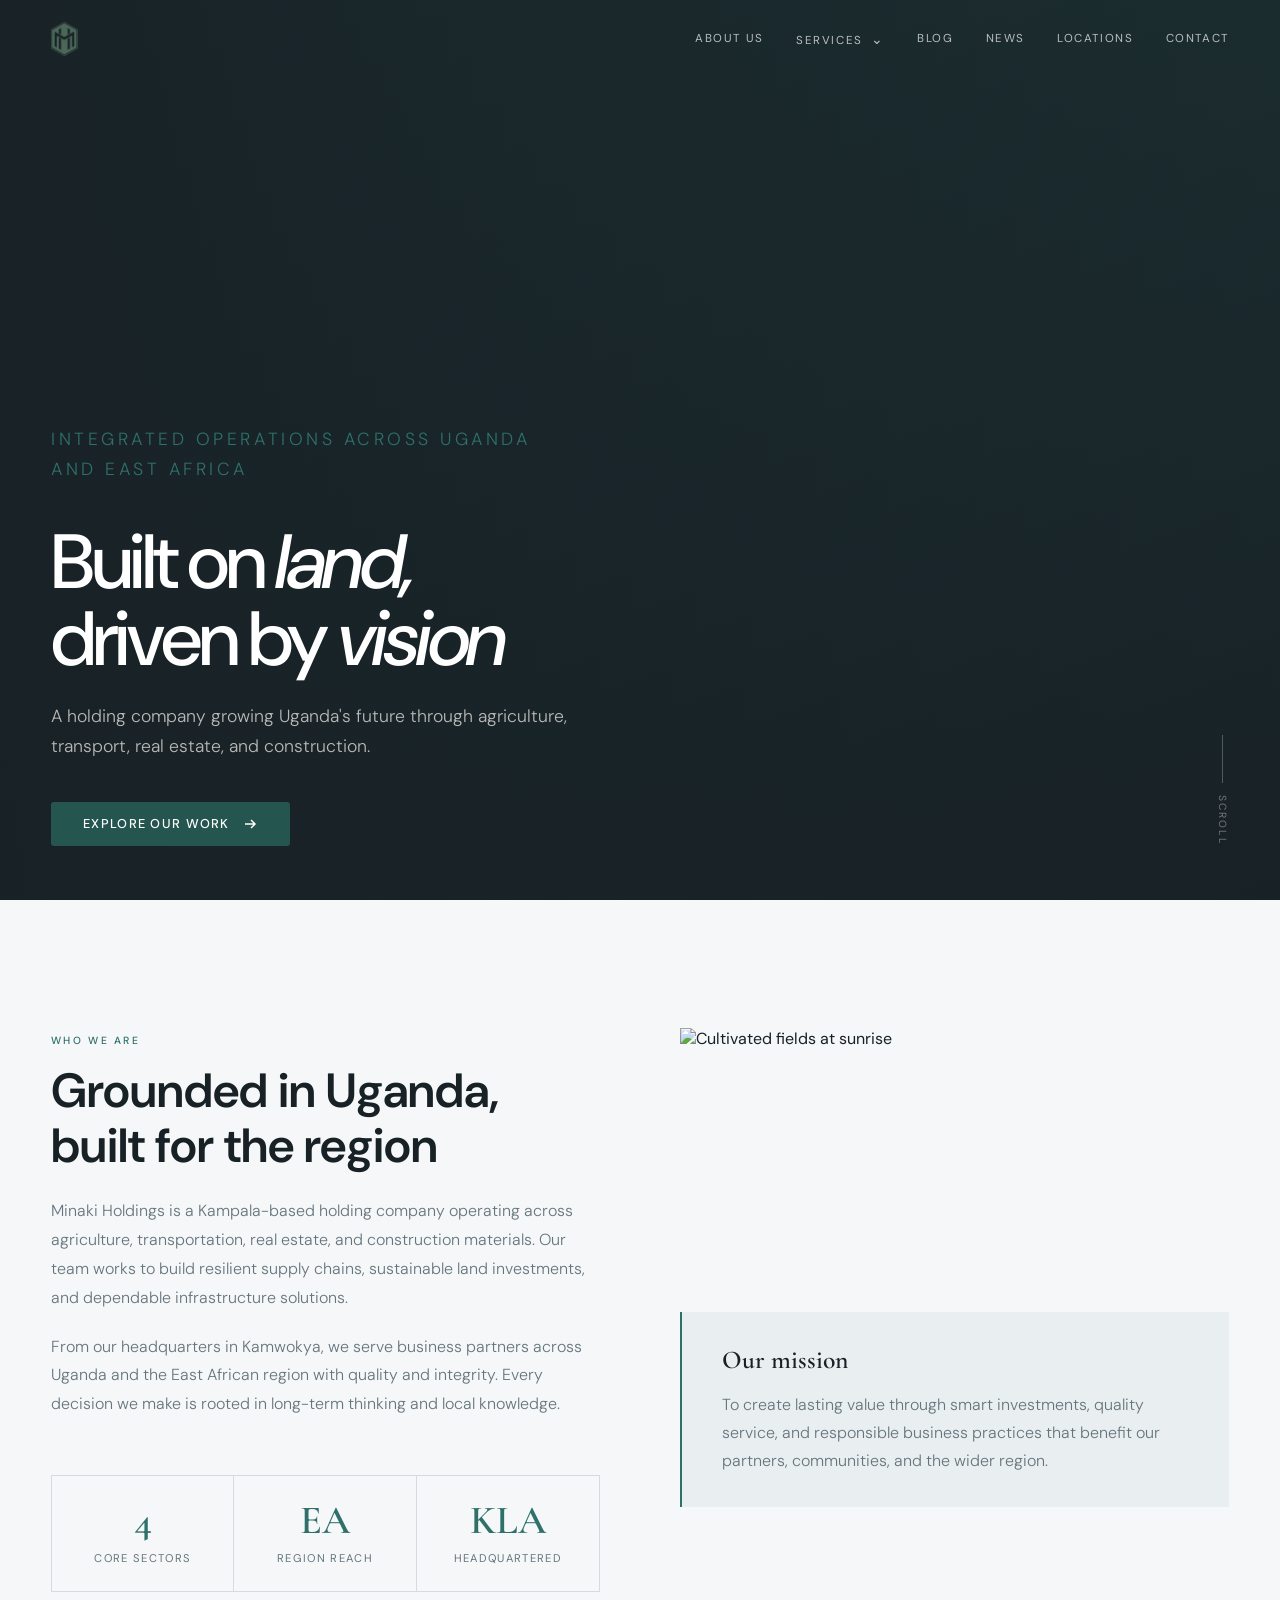
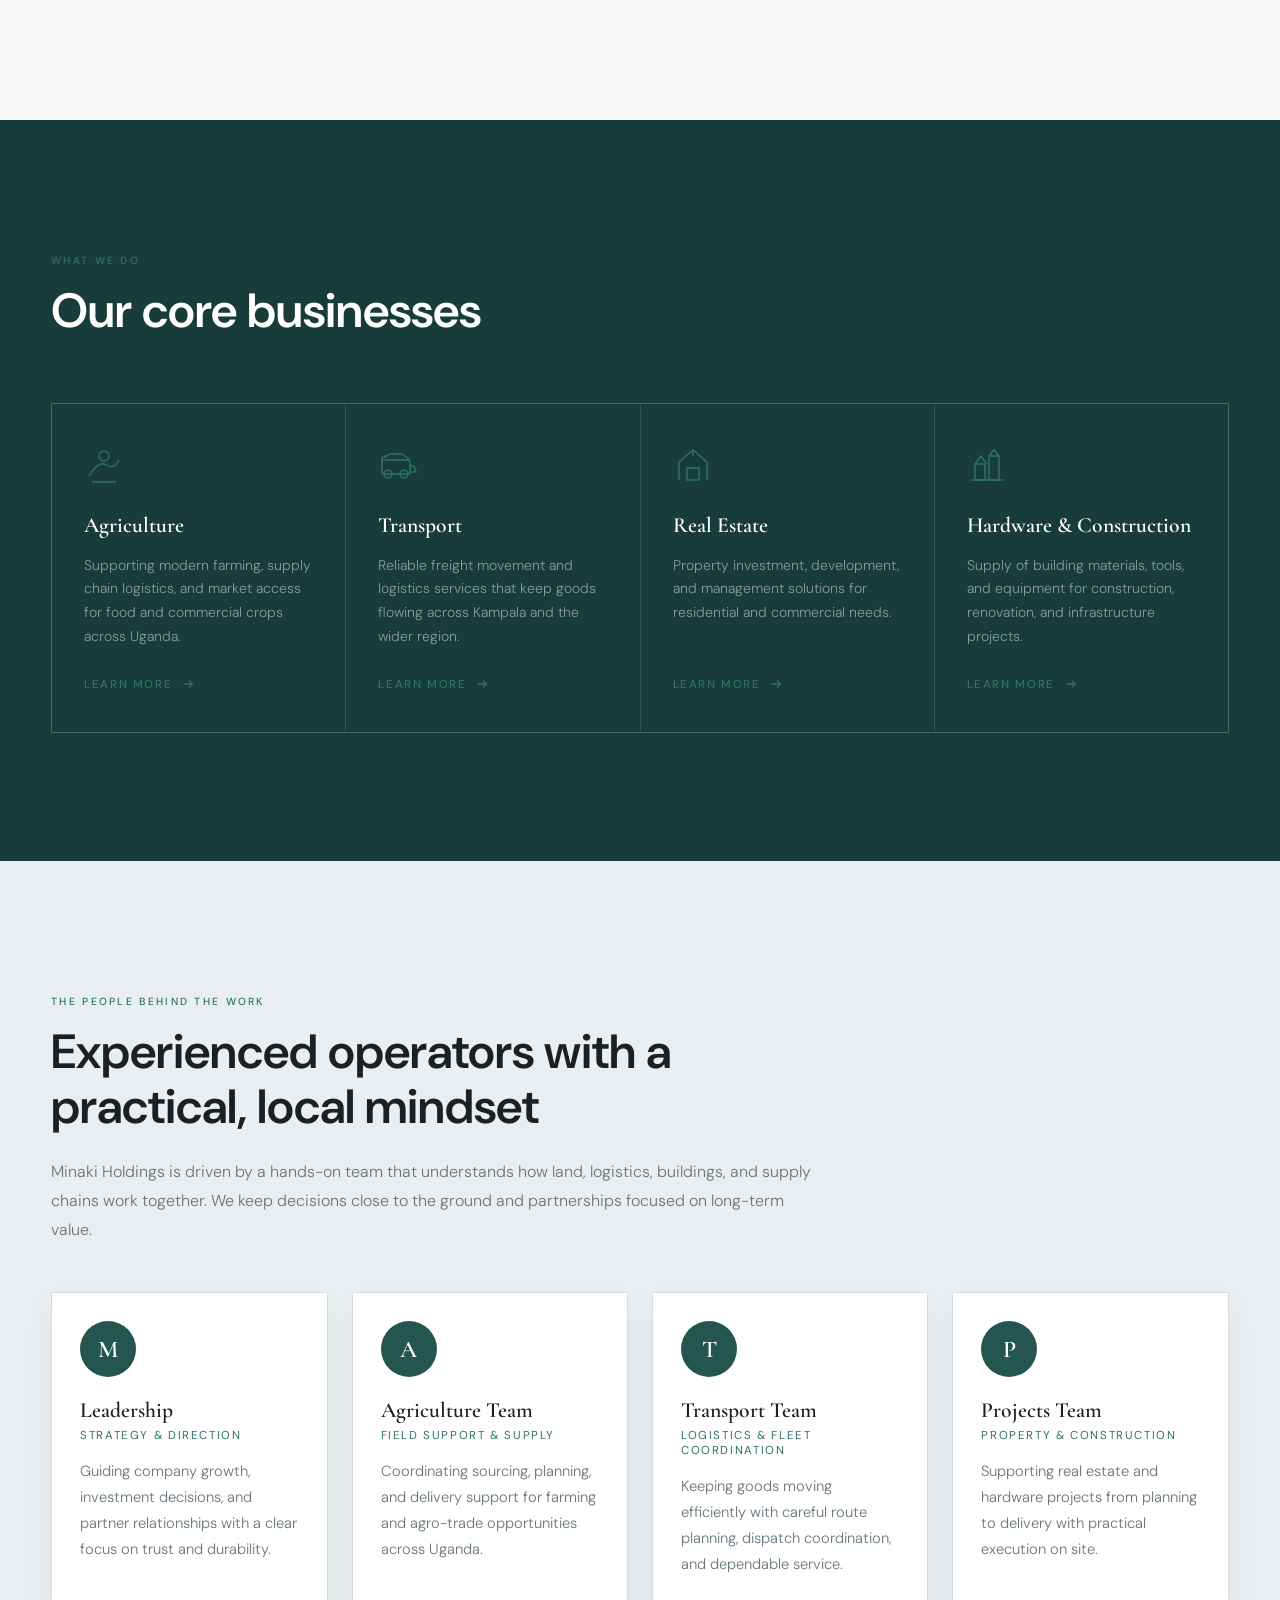
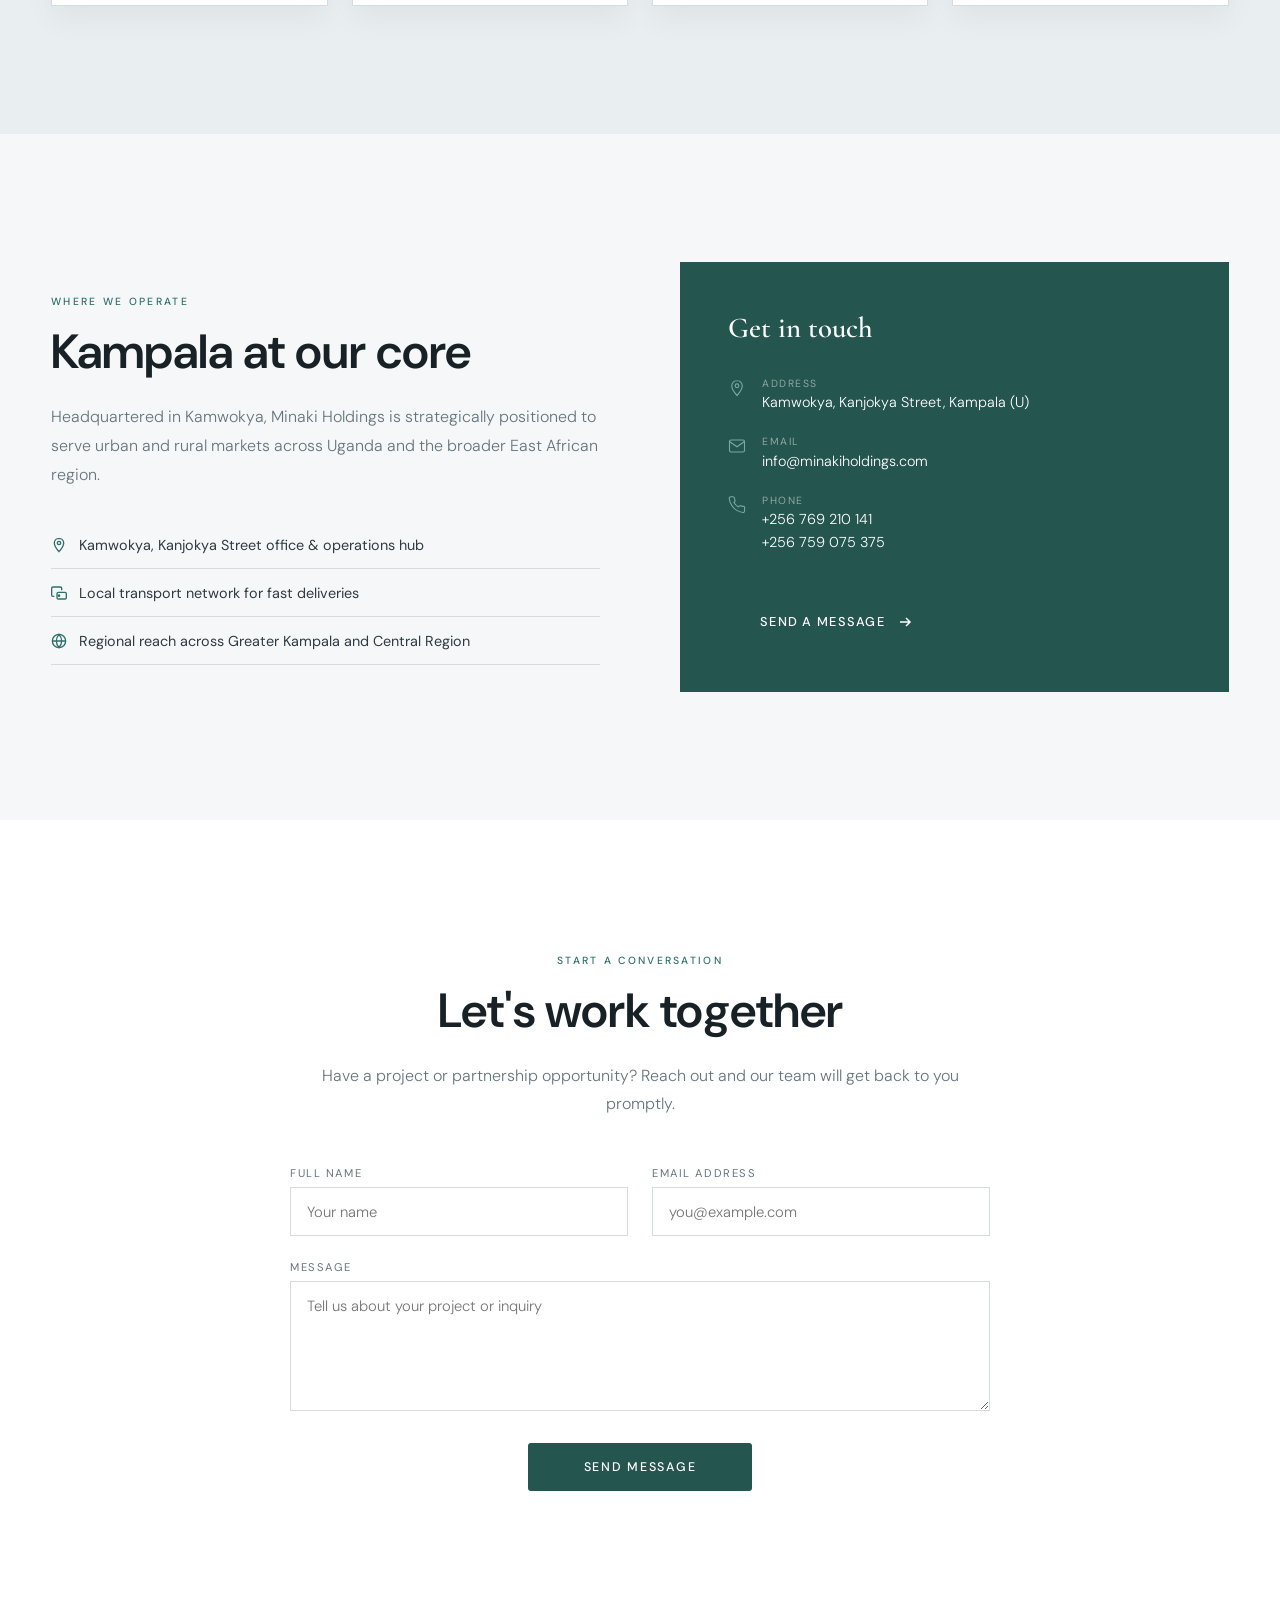
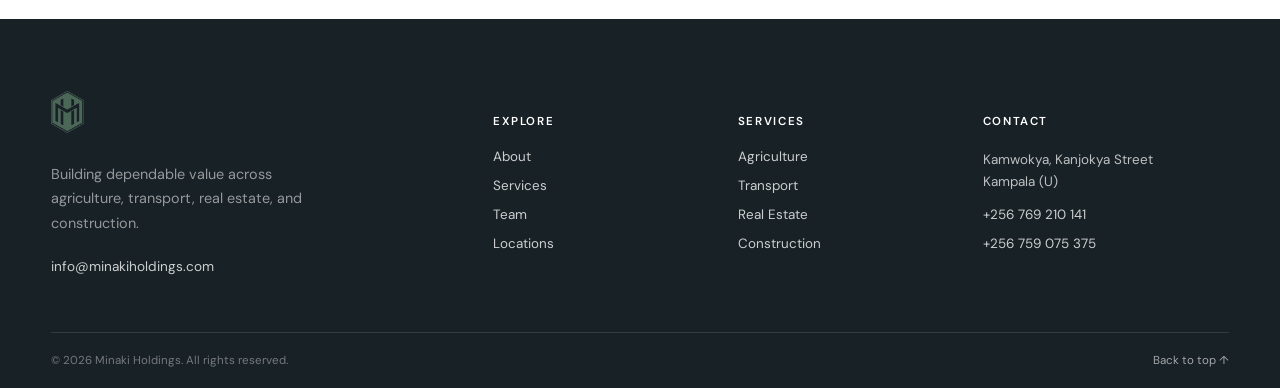
==== commit add54585: "Connect contact form to company email Submit website enquiries through FormSubmit to info@minakihold" ====
--- a/index.html
+++ b/index.html
@@ -4,6 +4,7 @@
   <meta charset="UTF-8" />
   <meta name="viewport" content="width=device-width, initial-scale=1.0" />
   <title>Minaki Holdings</title>
+  <link rel="icon" type="image/png" href="logo.png">
   <link rel="preconnect" href="https://fonts.googleapis.com">
   <link rel="preconnect" href="https://fonts.gstatic.com" crossorigin>
   <link href="https://fonts.googleapis.com/css2?family=Cormorant+Garamond:ital,wght@0,400;0,600;1,400&family=DM+Sans:wght@300;400;500&display=swap" rel="stylesheet">
@@ -511,6 +512,14 @@
       font-size: 0.9rem;
       color: var(--forest);
       text-align: left;
+    }
+    .form-honeypot {
+      position: absolute;
+      width: 1px;
+      height: 1px;
+      overflow: hidden;
+      clip: rect(0 0 0 0);
+      white-space: nowrap;
     }
 
     /* ── FOOTER ── */
@@ -808,7 +817,7 @@
           <svg width="18" height="18" fill="none" stroke="currentColor" stroke-width="1.5" viewBox="0 0 24 24"><path d="M4 4h16c1.1 0 2 .9 2 2v12c0 1.1-.9 2-2 2H4c-1.1 0-2-.9-2-2V6c0-1.1.9-2 2-2z"/><polyline points="22,6 12,13 2,6"/></svg>
           <div>
             <div class="detail-label">Email</div>
-            <div class="detail-val">info@minakiholdings.ug</div>
+            <div class="detail-val">info@minakiholdings.com</div>
           </div>
         </div>
         <div class="contact-detail">
@@ -837,7 +846,10 @@
       <span class="label">Start a conversation</span>
       <h2>Let's work together</h2>
       <p class="intro">Have a project or partnership opportunity? Reach out and our team will get back to you promptly.</p>
-      <form id="contactForm">
+      <form id="contactForm" action="https://formsubmit.co/ajax/info@minakiholdings.com" method="POST">
+        <input type="hidden" name="_subject" value="New enquiry from Minaki Holdings website">
+        <input type="hidden" name="_template" value="table">
+        <input type="text" name="_honey" tabindex="-1" autocomplete="off" class="form-honeypot" aria-hidden="true">
         <div class="form-grid">
           <div class="form-group">
             <label for="name">Full name</label>
@@ -854,8 +866,7 @@
         </div>
         <button type="submit" class="submit-btn">Send Message</button>
       </form>
-      <div class="notification" id="notification" style="display:none;">
-        Thank you — your message has been received. We'll be in touch shortly.
+      <div class="notification" id="notification" hidden role="status" aria-live="polite">
       </div>
     </div>
   </section>
@@ -868,7 +879,7 @@
           <img src="logo.png" alt="Minaki Holdings">
         </a>
         <p>Building dependable value across agriculture, transport, real estate, and construction.</p>
-        <a class="footer-email" href="mailto:info@minakiholdings.ug">info@minakiholdings.ug</a>
+        <a class="footer-email" href="mailto:info@minakiholdings.com">info@minakiholdings.com</a>
       </div>
       <div class="footer-column">
         <h3>Explore</h3>
@@ -928,13 +939,7 @@
     }, { threshold: 0.12 });
     faders.forEach(el => io.observe(el));
 
-    // Contact form
-    document.getElementById('contactForm').addEventListener('submit', function(e) {
-      e.preventDefault();
-      this.style.display = 'none';
-      const n = document.getElementById('notification');
-      n.style.display = 'block';
-    });
   </script>
+  <script src="script.js"></script>
 </body>
 </html>
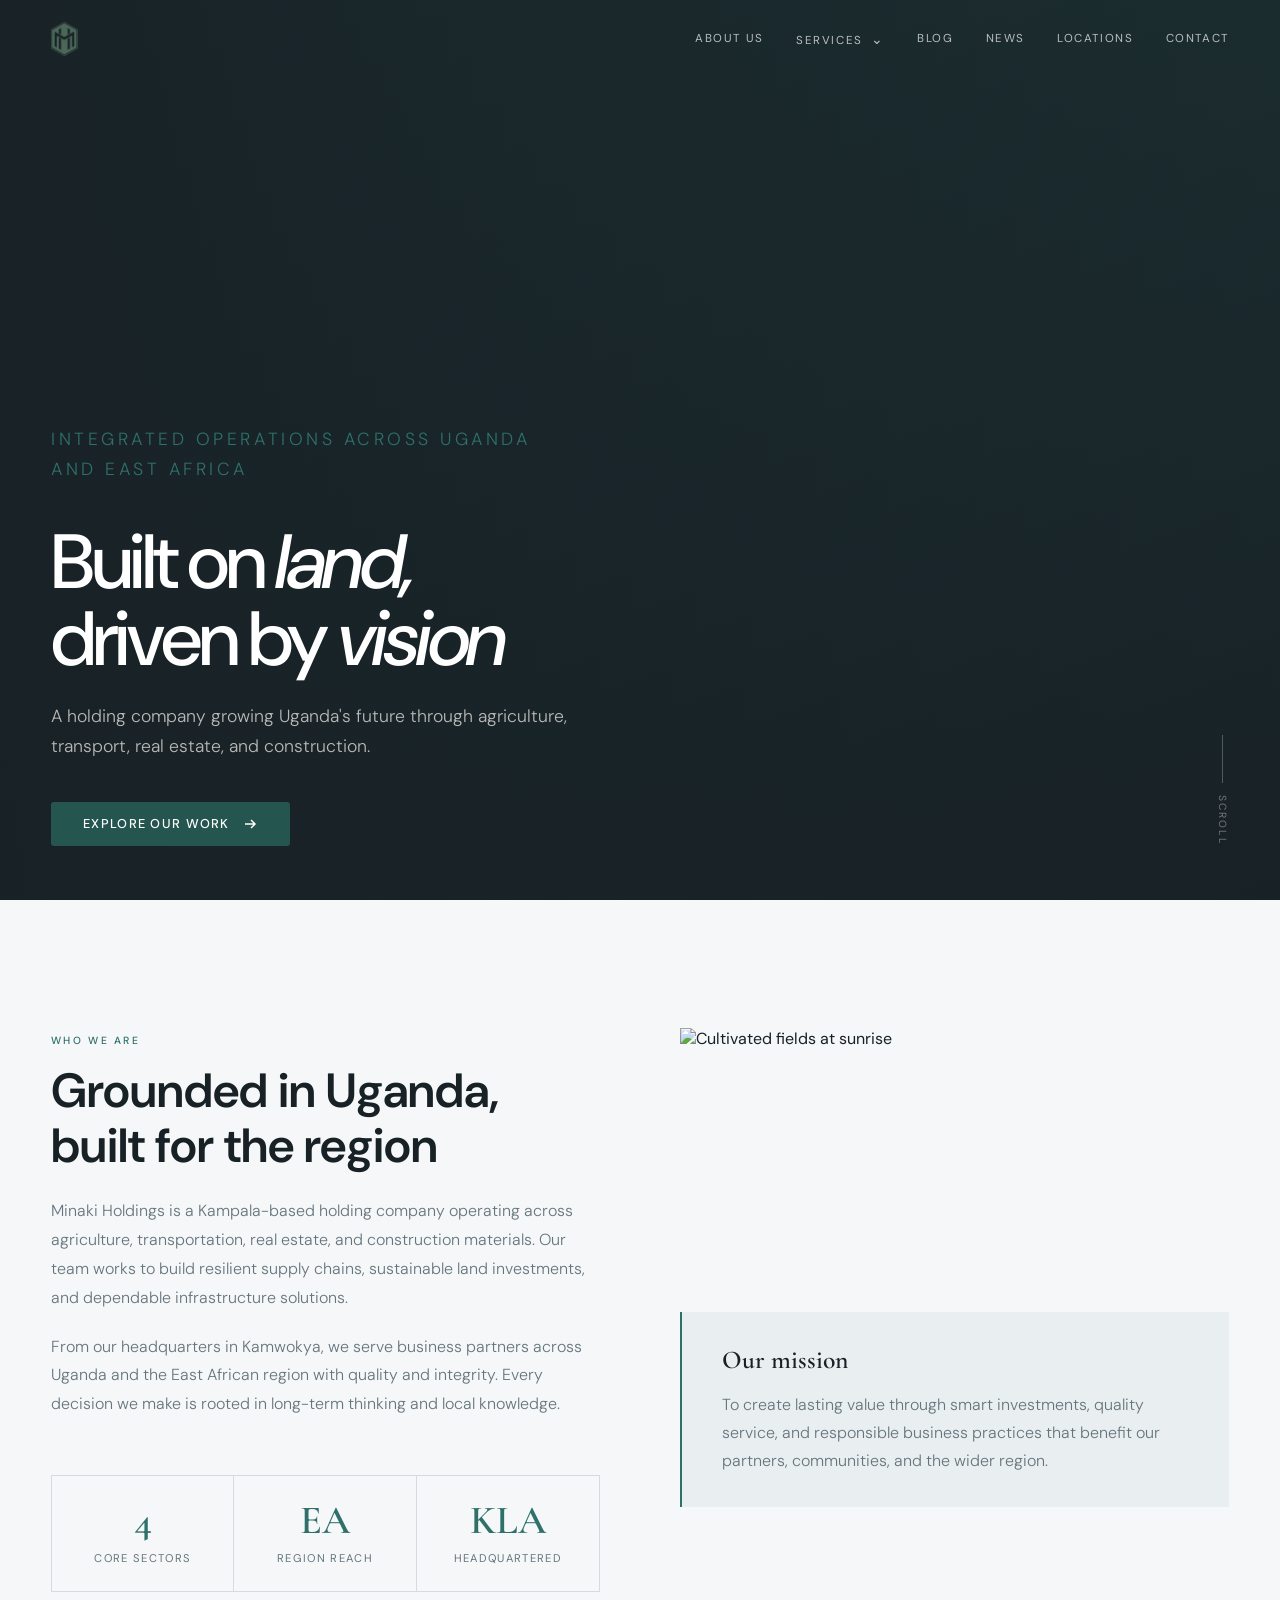
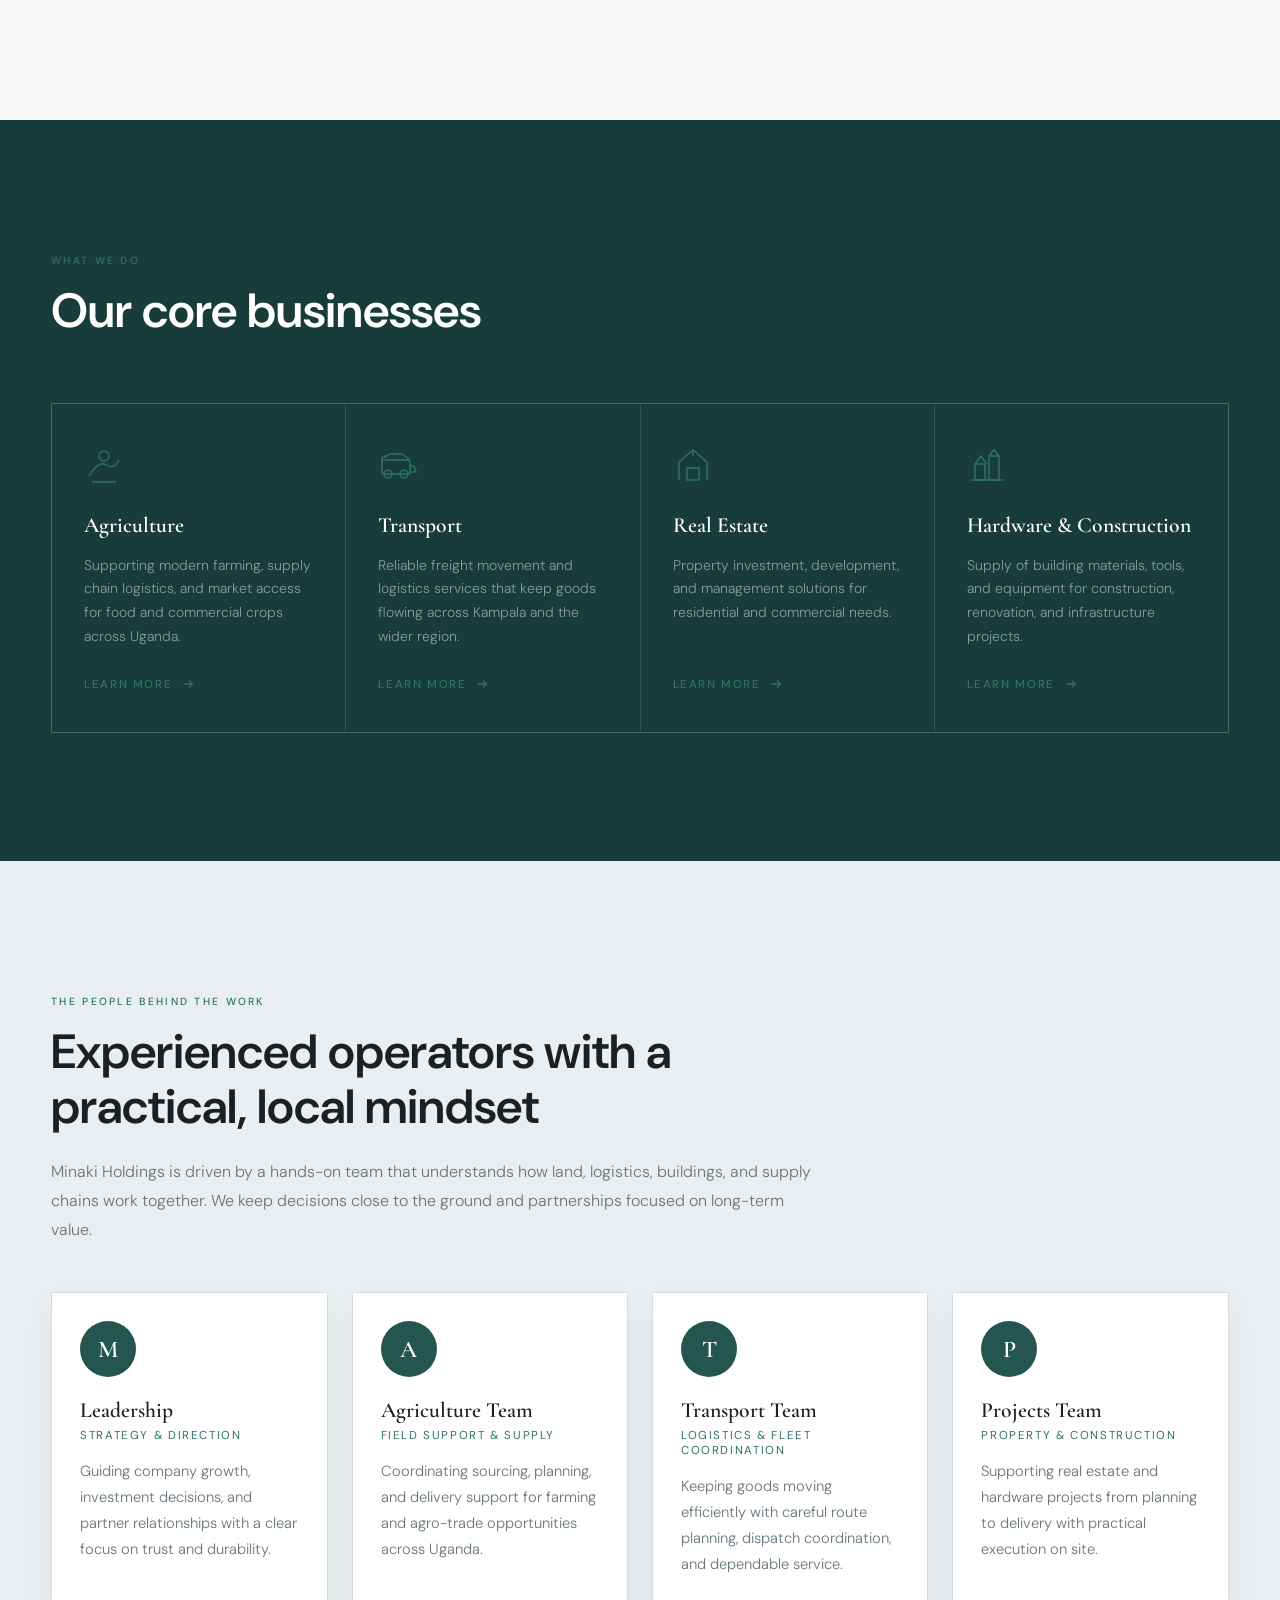
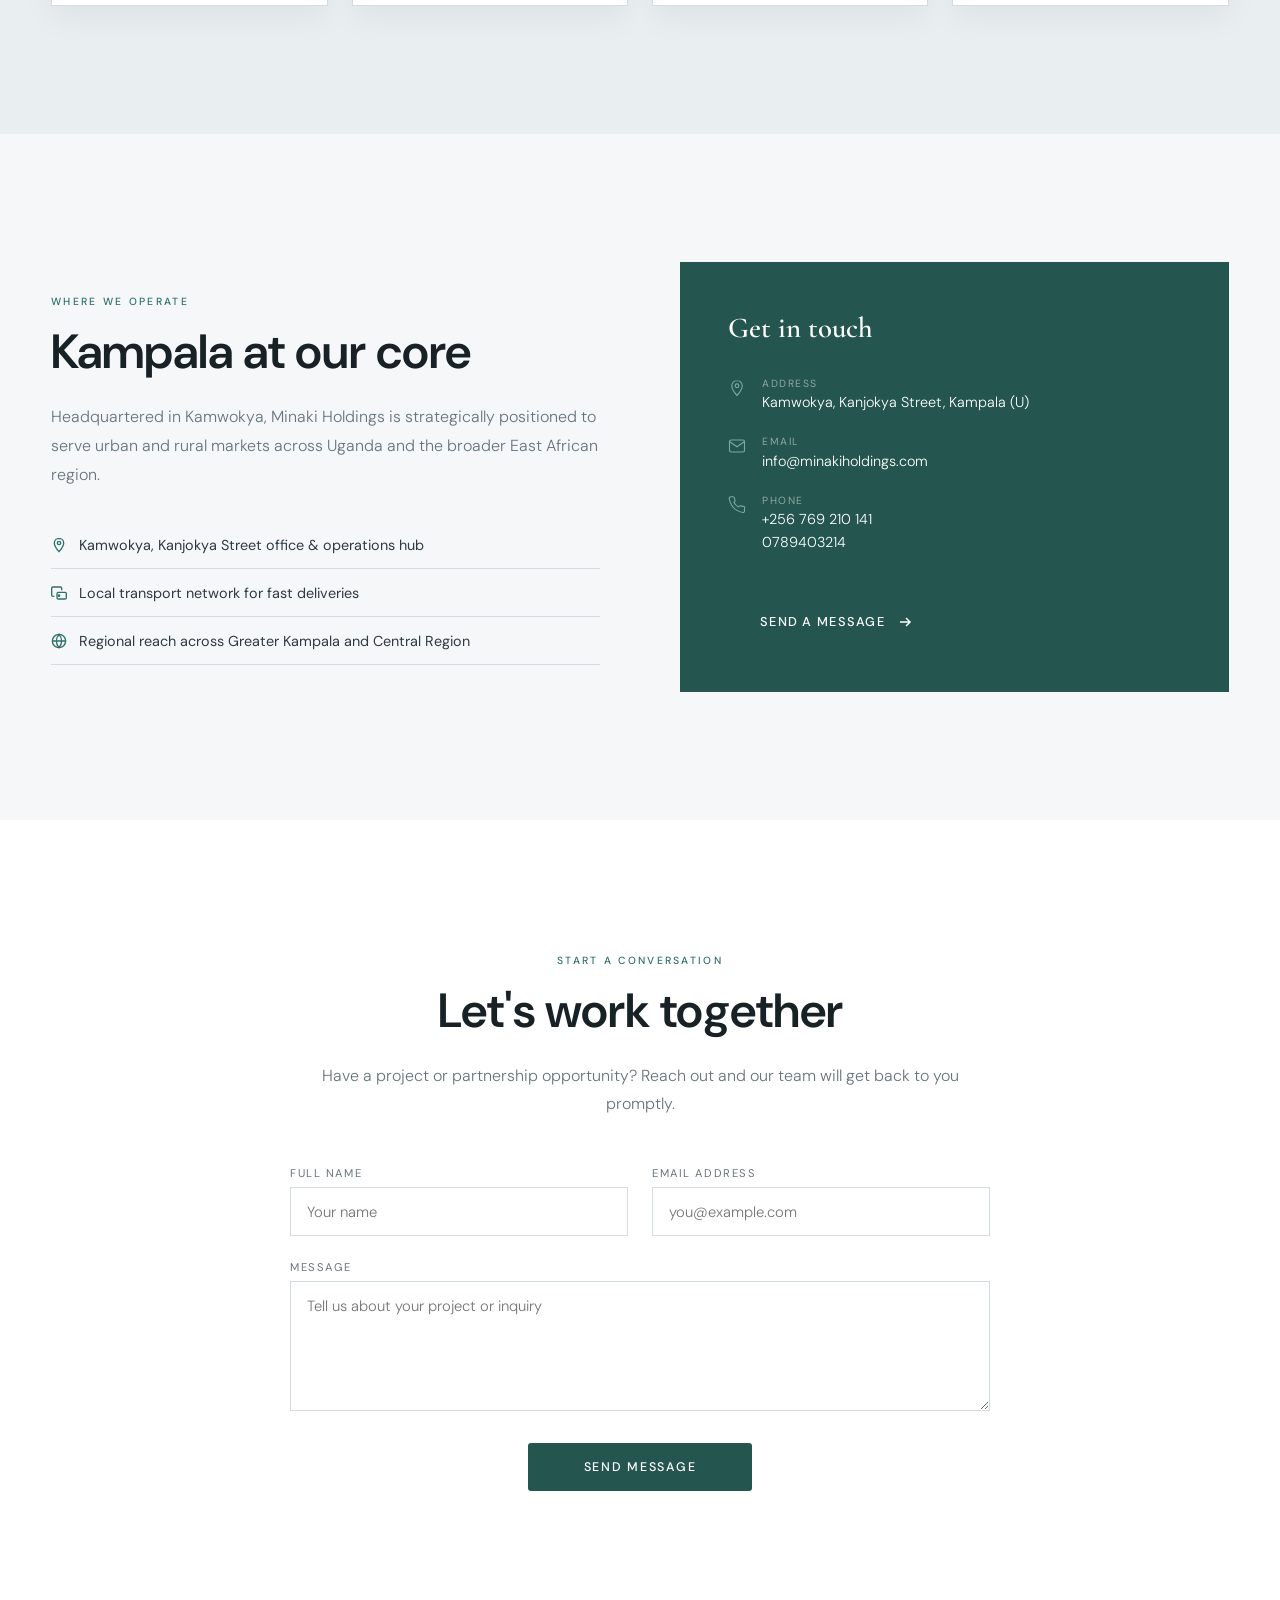
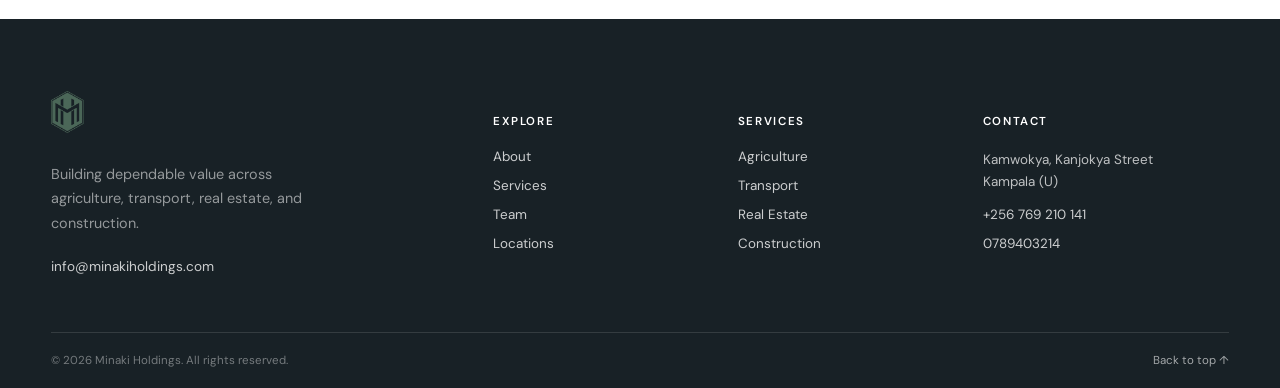
==== commit edfb419c: "Update contact phone number Co-authored-by: Copilot <223556219+Copilot@users.noreply.github.com>" ====
--- a/index.html
+++ b/index.html
@@ -826,7 +826,7 @@
             <div class="detail-label">Phone</div>
             <div class="detail-val phone-list">
               <a href="tel:+256769210141">+256 769 210 141</a>
-              <a href="tel:+256759075375">+256 759 075 375</a>
+              <a href="tel:+256789403214">0789403214</a>
             </div>
           </div>
         </div>
@@ -899,7 +899,7 @@
         <h3>Contact</h3>
         <span>Kamwokya, Kanjokya Street<br>Kampala (U)</span>
         <a href="tel:+256769210141">+256 769 210 141</a>
-        <a href="tel:+256759075375">+256 759 075 375</a>
+        <a href="tel:+256789403214">0789403214</a>
       </div>
     </div>
     <div class="footer-bottom">
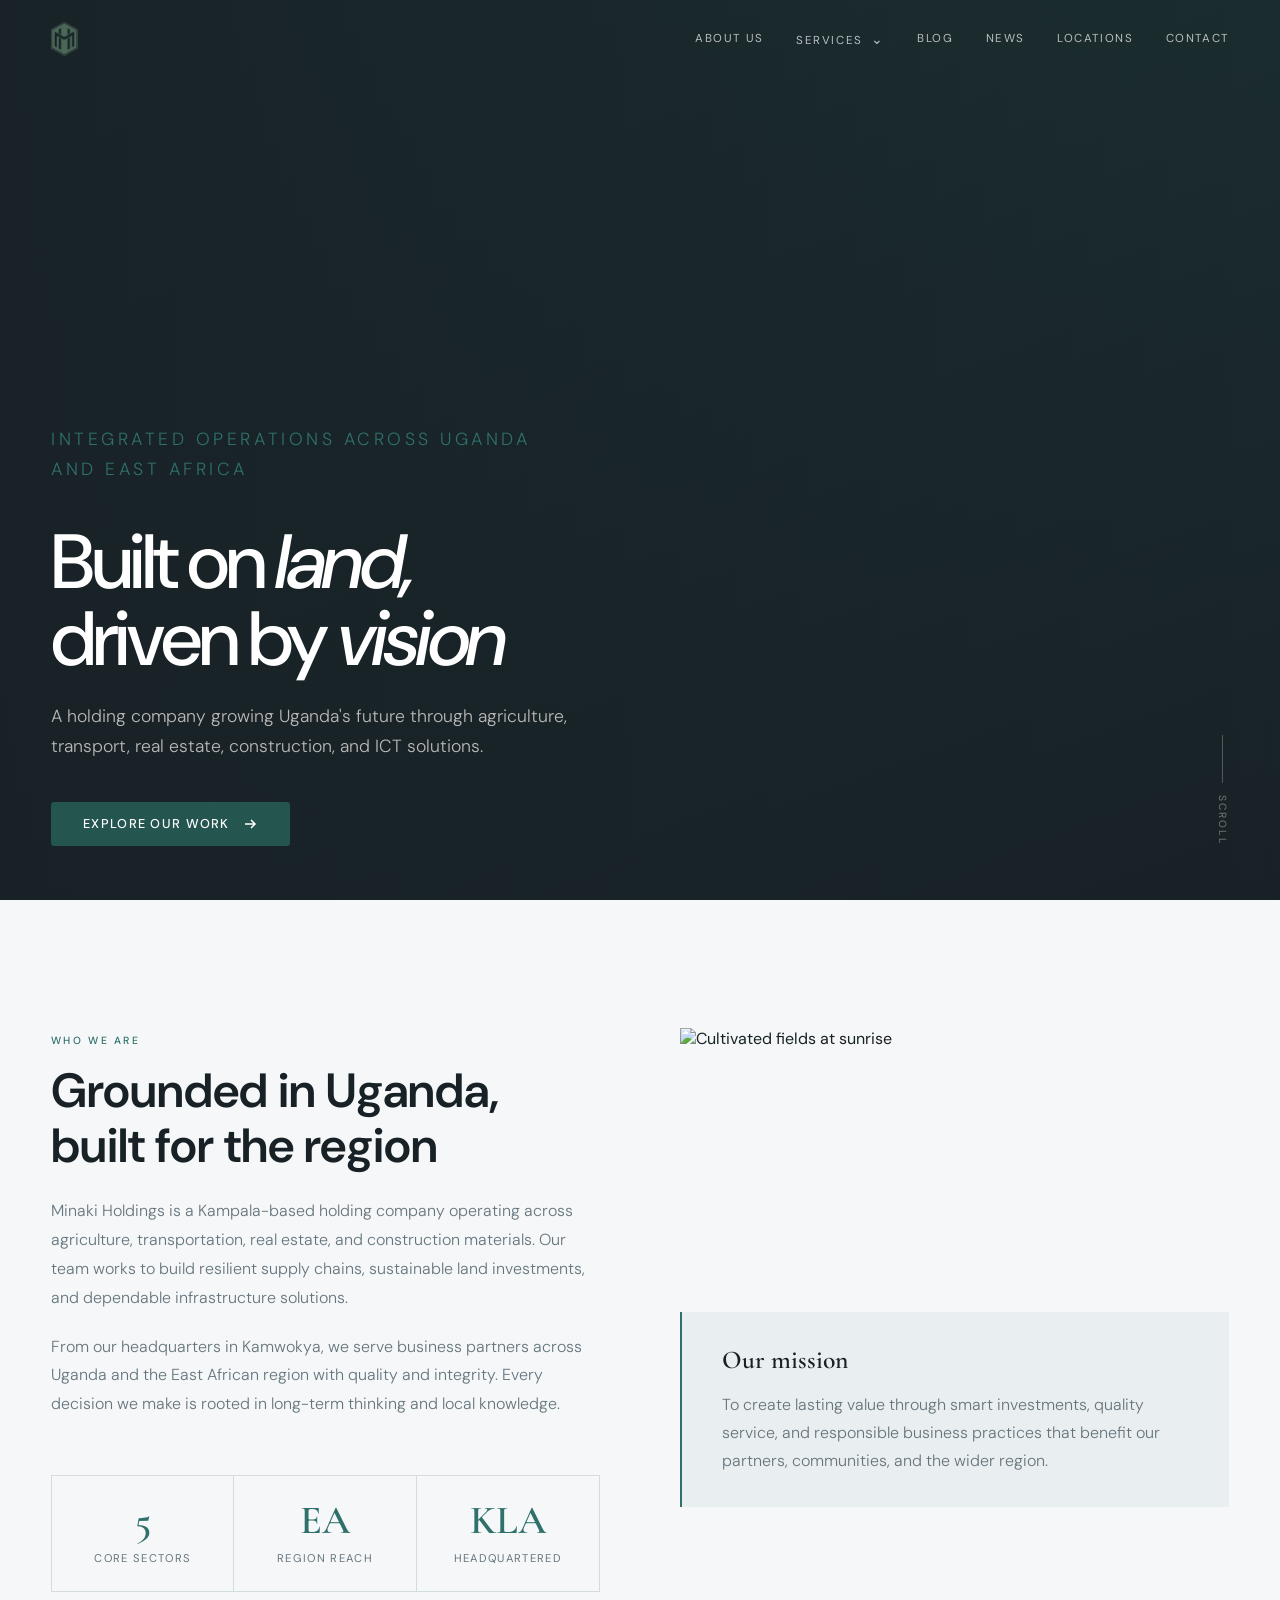
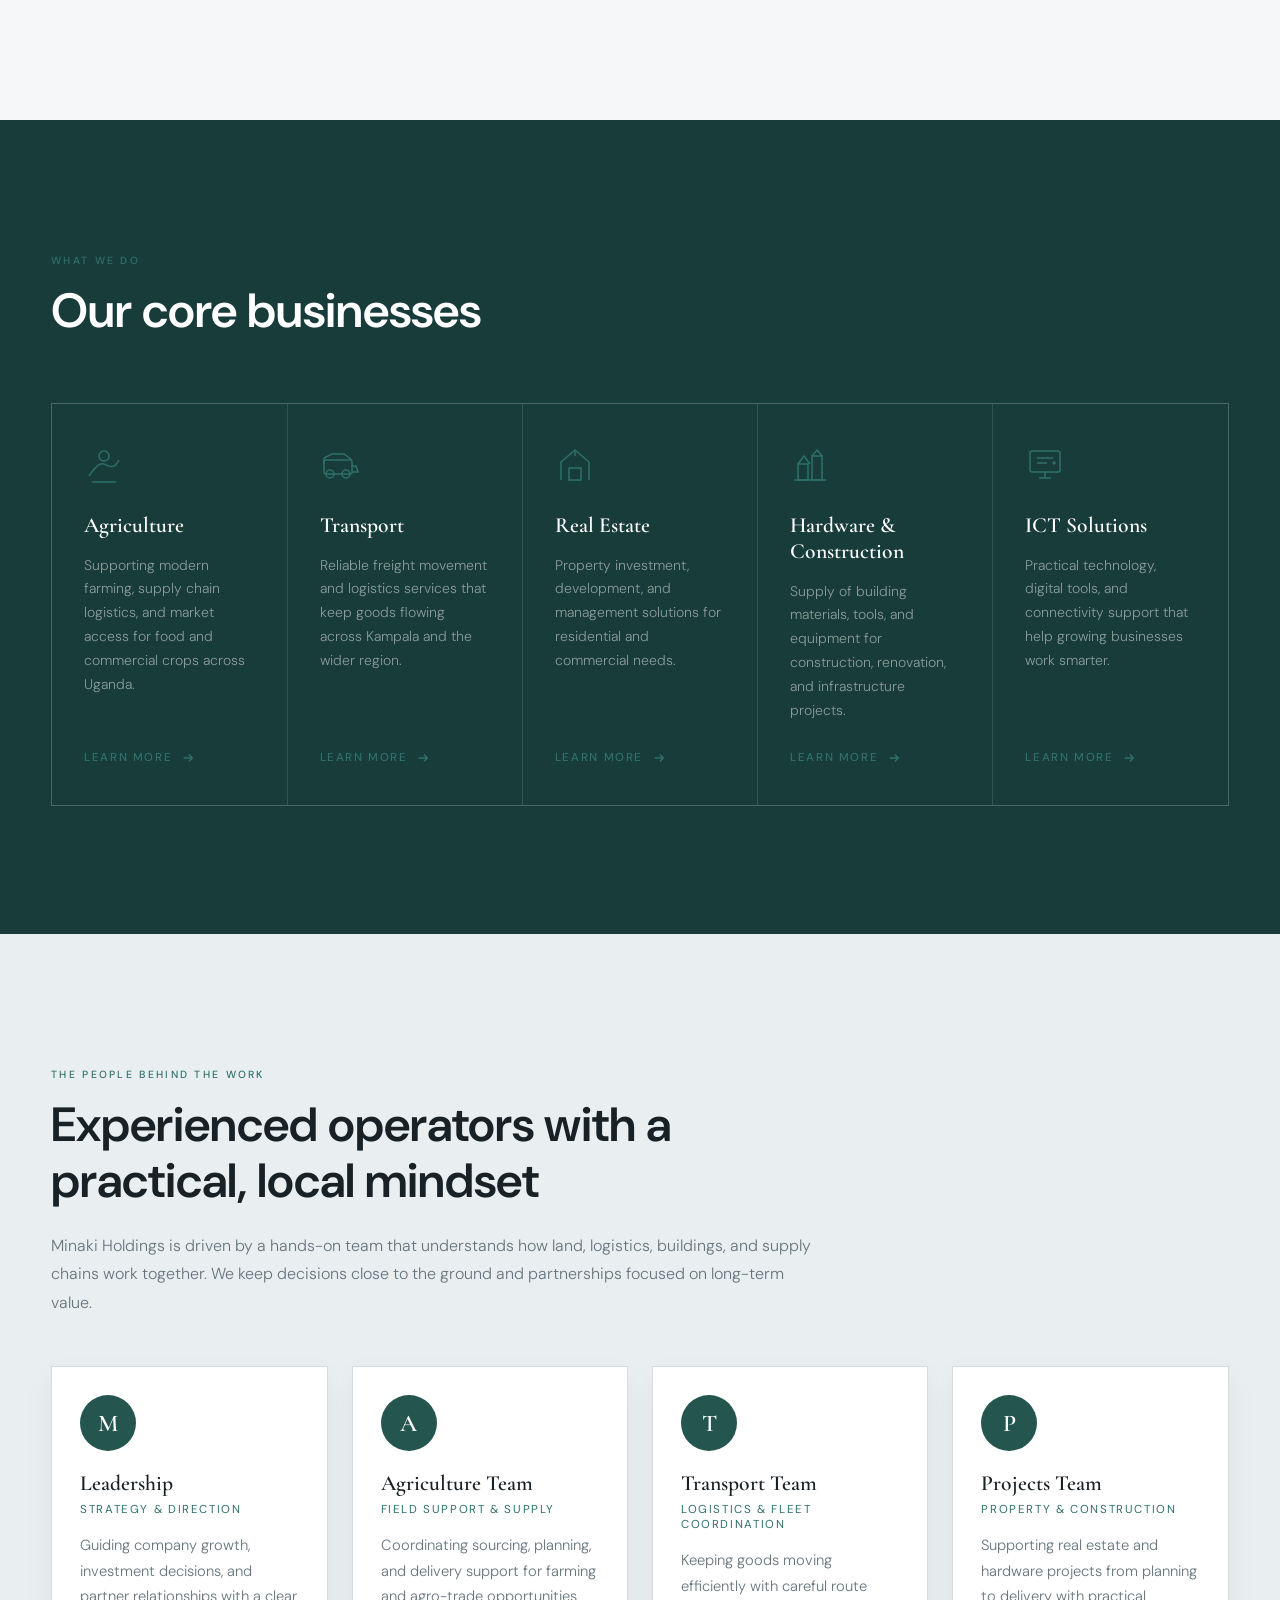
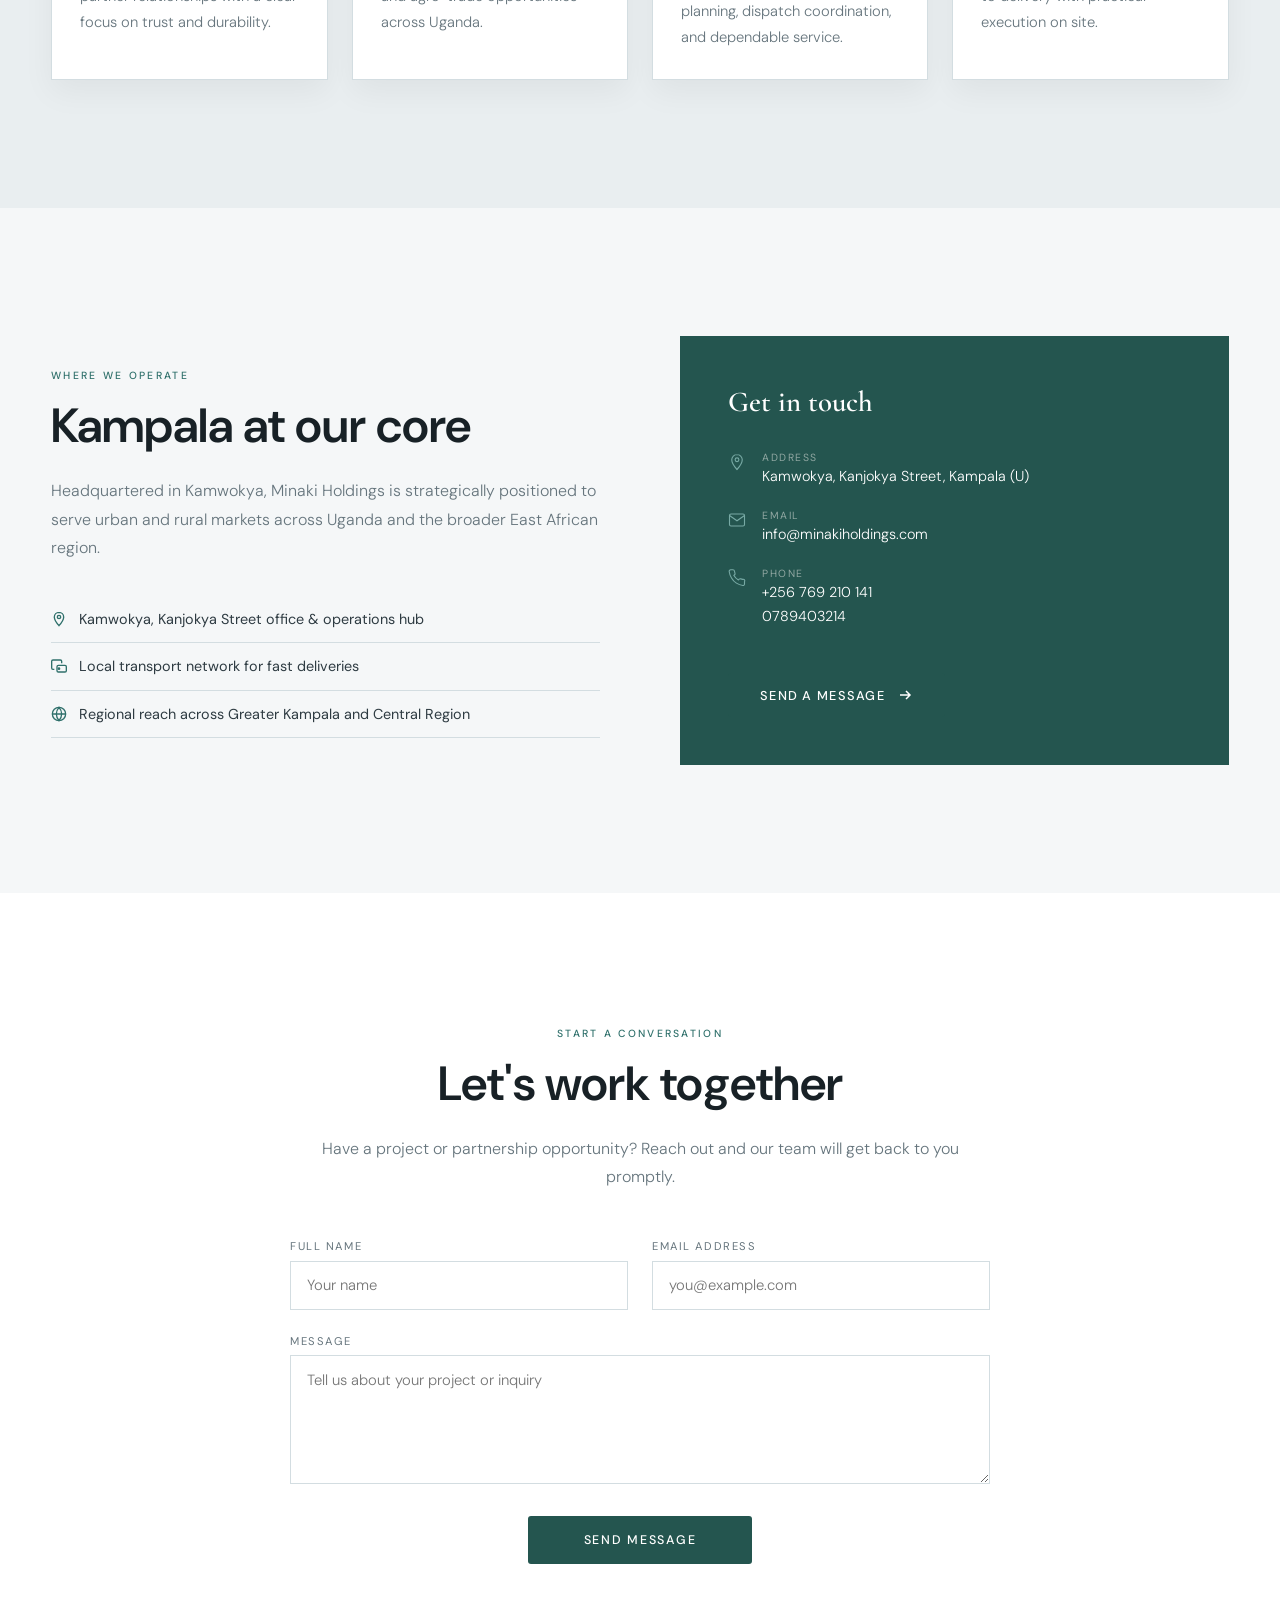
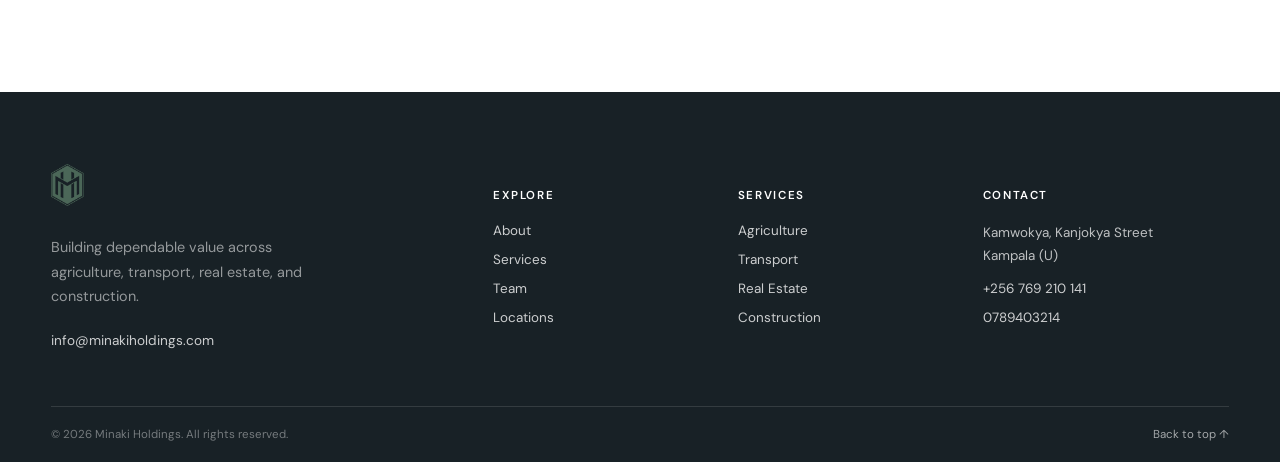
==== commit 1064fb94: "Improve site design with service imagery Co-authored-by: Copilot <223556219+Copilot@users.noreply.gi" ====
--- a/index.html
+++ b/index.html
@@ -261,7 +261,7 @@
     .services-inner { max-width: 1200px; margin: 0 auto; }
     .services-grid {
       display: grid;
-      grid-template-columns: repeat(4, 1fr);
+      grid-template-columns: repeat(auto-fit, minmax(185px, 1fr));
       gap: 1px;
       background: rgba(255,255,255,0.08);
       margin-top: 4rem;
@@ -617,6 +617,7 @@
           <a href="services.html#transport" onclick="closeMenu()">Transport</a>
           <a href="services.html#real-estate" onclick="closeMenu()">Real estate</a>
           <a href="services.html#hardware" onclick="closeMenu()">Construction</a>
+          <a href="services.html#ict-solutions" onclick="closeMenu()">ICT Solutions</a>
         </div>
       </details>
       <a href="blog.html" onclick="closeMenu()">Blog</a>
@@ -633,7 +634,7 @@
     <div class="hero-content">
       <p class="hero-eyebrow">Integrated operations across Uganda and East Africa</p>
       <h1>Built on <em>land,</em><br>driven by <em>vision</em></h1>
-      <p>A holding company growing Uganda's future through agriculture, transport, real estate, and construction.</p>
+      <p>A holding company growing Uganda's future through agriculture, transport, real estate, construction, and ICT solutions.</p>
       <a href="services.html" class="hero-cta">
         Explore Our Work
         <svg viewBox="0 0 16 16" fill="none" stroke="currentColor" stroke-width="1.5">
@@ -653,7 +654,7 @@
         <p>Minaki Holdings is a Kampala-based holding company operating across agriculture, transportation, real estate, and construction materials. Our team works to build resilient supply chains, sustainable land investments, and dependable infrastructure solutions.</p>
         <p>From our headquarters in Kamwokya, we serve business partners across Uganda and the East African region with quality and integrity. Every decision we make is rooted in long-term thinking and local knowledge.</p>
         <div class="stats-row">
-          <div class="stat"><span class="stat-num">4</span><span class="stat-label">Core sectors</span></div>
+          <div class="stat"><span class="stat-num">5</span><span class="stat-label">Core sectors</span></div>
           <div class="stat"><span class="stat-num">EA</span><span class="stat-label">Region reach</span></div>
           <div class="stat"><span class="stat-num">KLA</span><span class="stat-label">Headquartered</span></div>
         </div>
@@ -741,6 +742,21 @@
             </svg>
           </a>
         </article>
+        <article class="service-card">
+          <svg class="service-icon" viewBox="0 0 40 40" fill="none" stroke="currentColor" stroke-width="1.5">
+            <rect x="5" y="7" width="30" height="21" rx="2"/>
+            <path d="M14 34h12M20 28v6M12 14h16M12 19h10"/>
+            <circle cx="29" cy="19" r="1"/>
+          </svg>
+          <h3>ICT Solutions</h3>
+          <p>Practical technology, digital tools, and connectivity support that help growing businesses work smarter.</p>
+          <a class="service-link" href="services.html#ict-solutions">
+            Learn more
+            <svg viewBox="0 0 16 16" fill="none" stroke="currentColor" stroke-width="1.5">
+              <path d="M3 8h10M9 4l4 4-4 4"/>
+            </svg>
+          </a>
+        </article>
       </div>
     </div>
   </section>
--- a/styles.css
+++ b/styles.css
@@ -187,6 +187,39 @@
 .services { background: var(--forest-dark); }
 .services-grid { background: rgba(255,255,255,.12); border-color: rgba(255,255,255,.12); }
 .service-card { background: var(--forest-dark); }
+.service-card::before {
+  content: "";
+  position: absolute;
+  inset: 0;
+  z-index: 0;
+  opacity: .2;
+  background-position: center;
+  background-size: cover;
+  transition: opacity .3s ease, transform .5s ease;
+}
+.service-card:nth-child(1)::before {
+  background-image: url("https://images.unsplash.com/photo-1500937386664-56d1dfef3854?w=900&q=80");
+}
+.service-card:nth-child(2)::before {
+  background-image: url("https://images.unsplash.com/photo-1519003722824-194d4455a60c?w=900&q=80");
+}
+.service-card:nth-child(3)::before {
+  background-image: url("https://images.unsplash.com/photo-1560518883-ce09059eeffa?w=900&q=80");
+}
+.service-card:nth-child(4)::before {
+  background-image: url("https://images.unsplash.com/photo-1504917595217-d4dc5ebe6122?w=900&q=80");
+}
+.service-card:nth-child(5)::before {
+  background-image: url("https://images.unsplash.com/photo-1516321318423-f06f85e504b3?w=900&q=80");
+}
+.service-card:hover::before {
+  opacity: .3;
+  transform: scale(1.05);
+}
+.service-card > * {
+  position: relative;
+  z-index: 1;
+}
 .service-card:hover { background: var(--forest); }
 .service-card::after { background: var(--clay); }
 .service-icon, .service-link { color: var(--clay); }
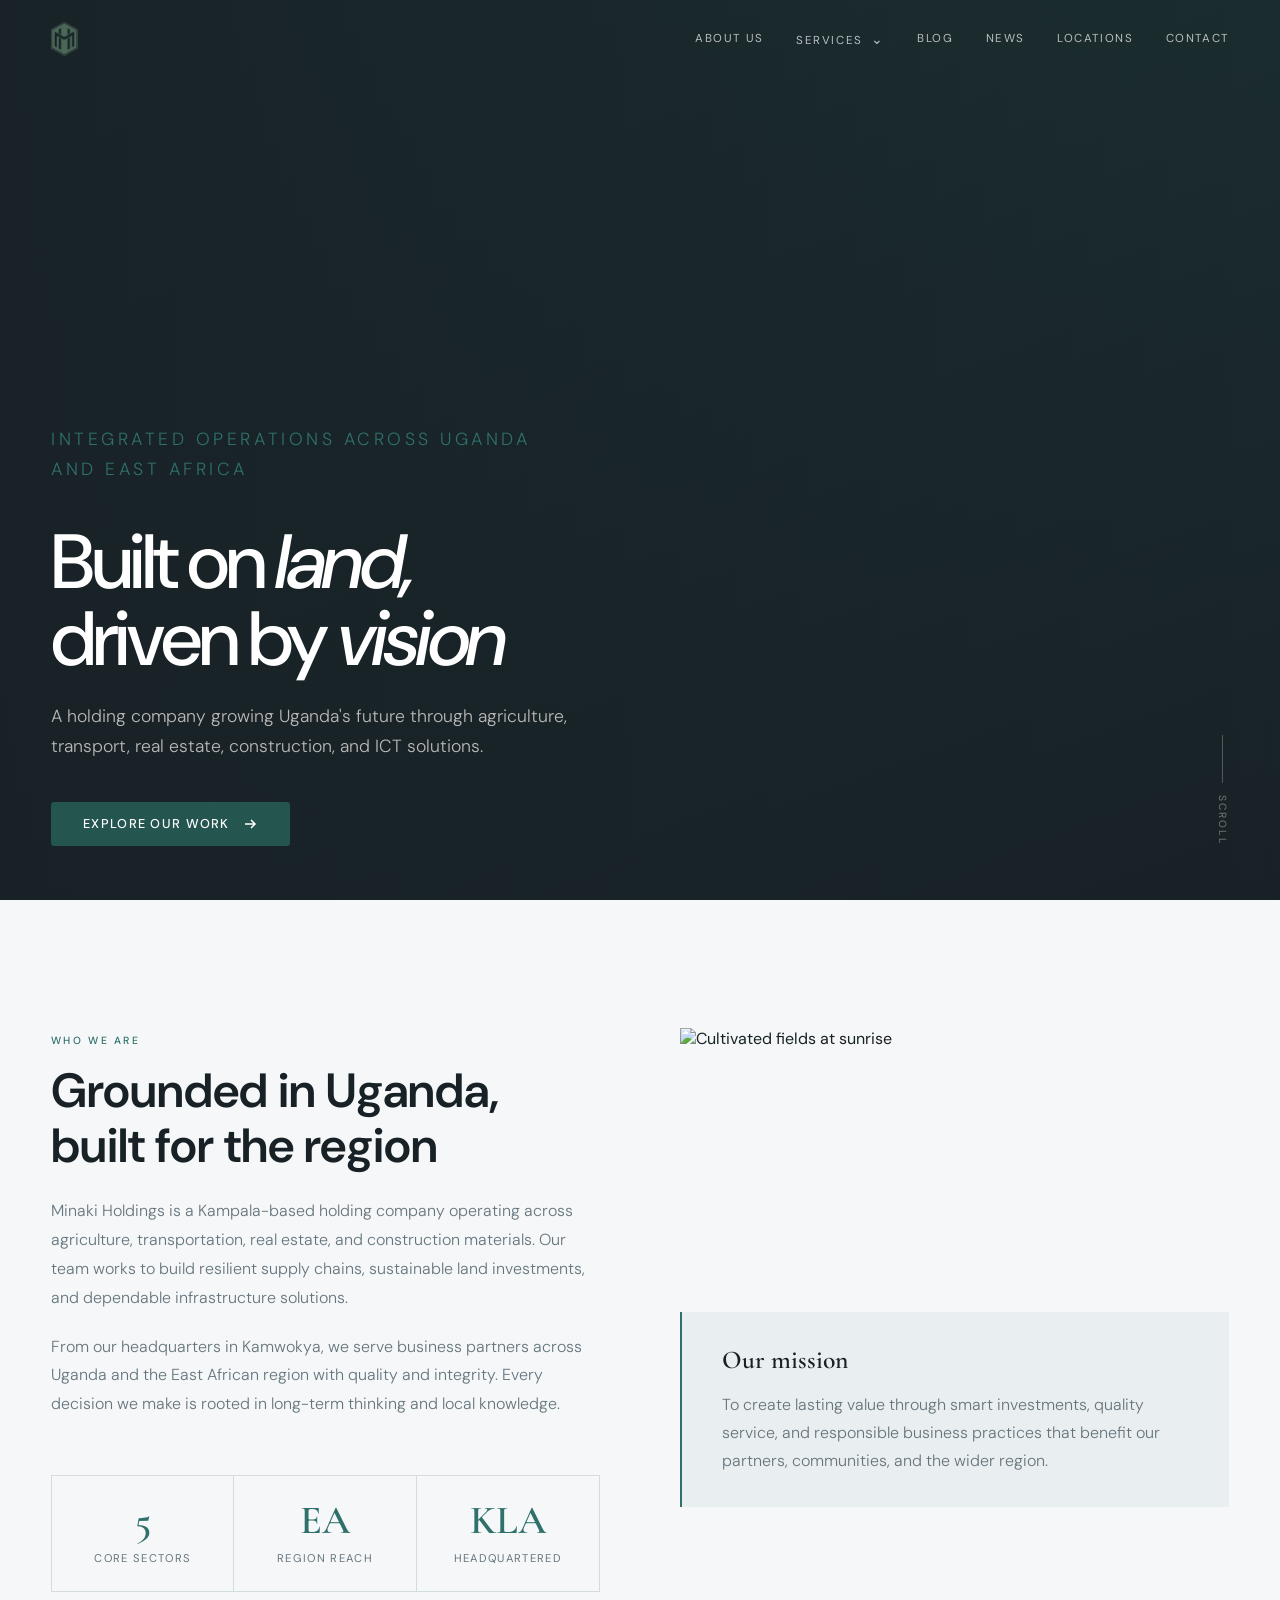
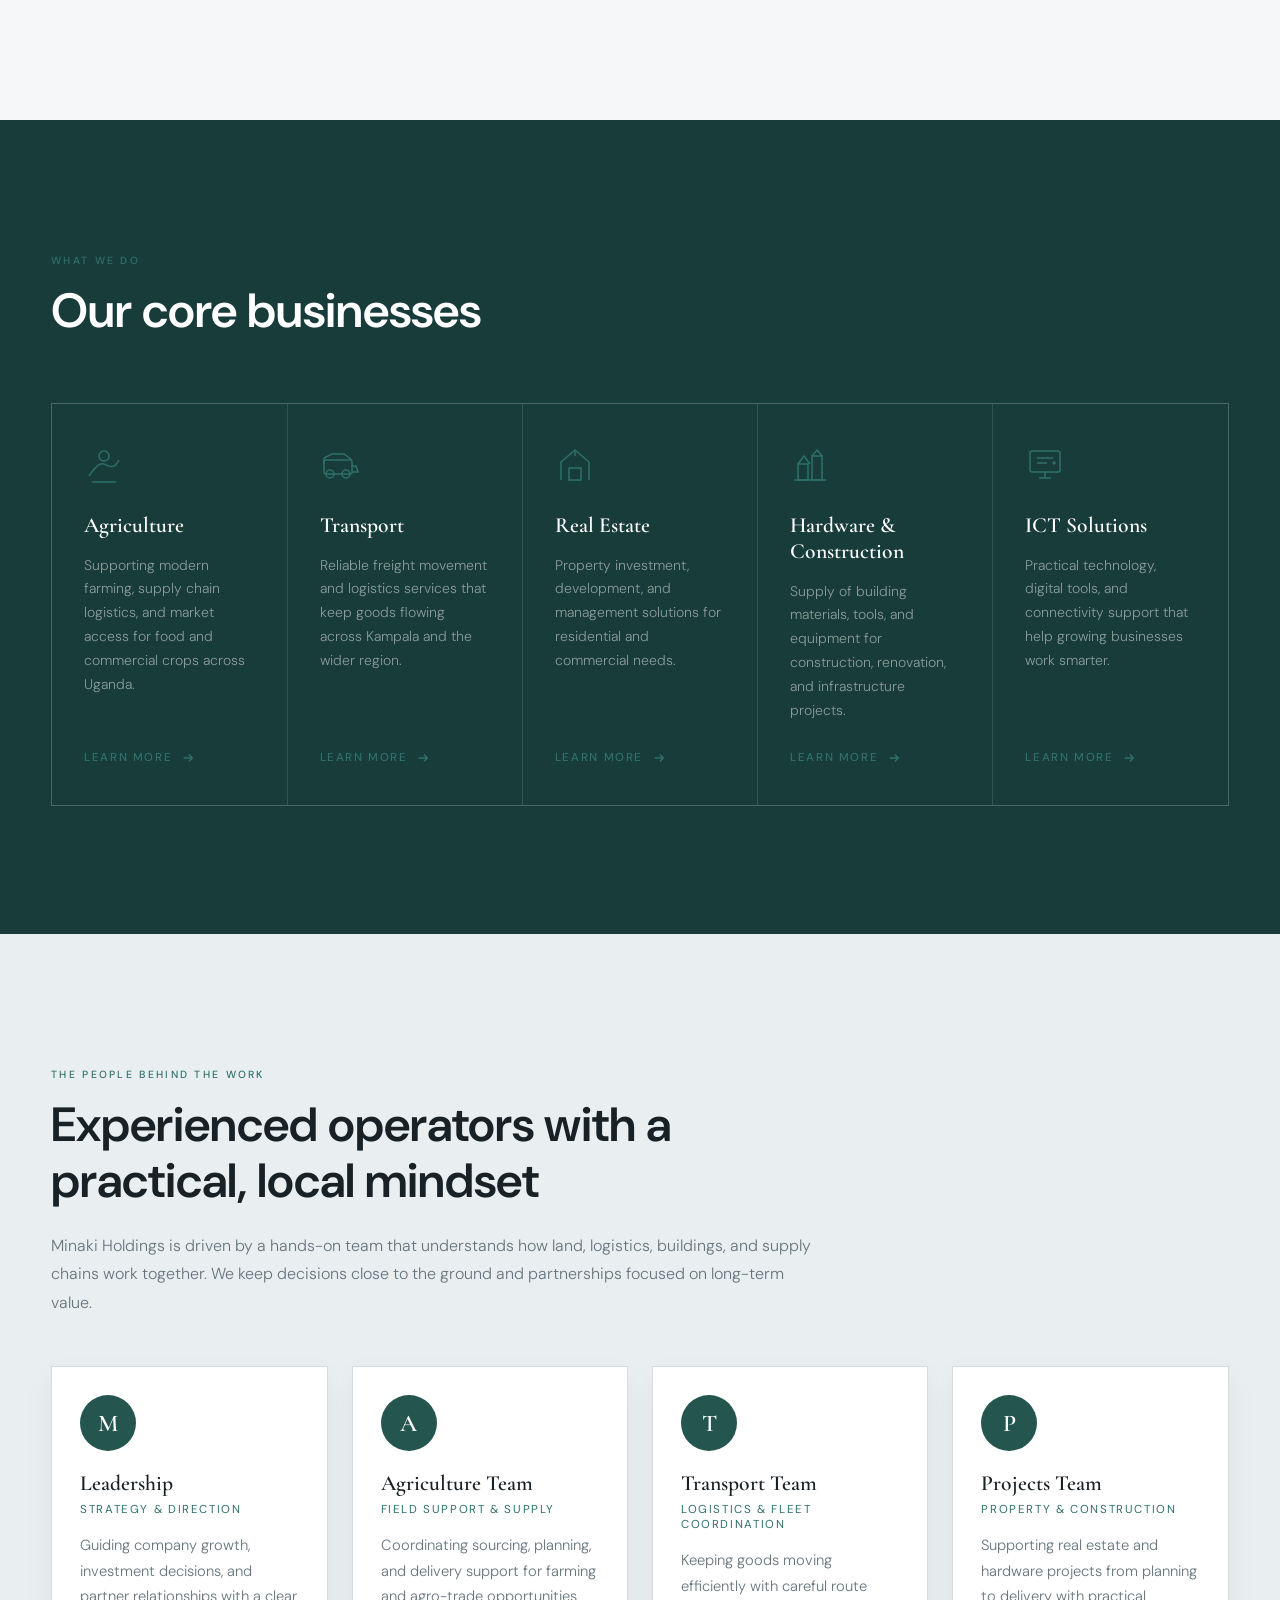
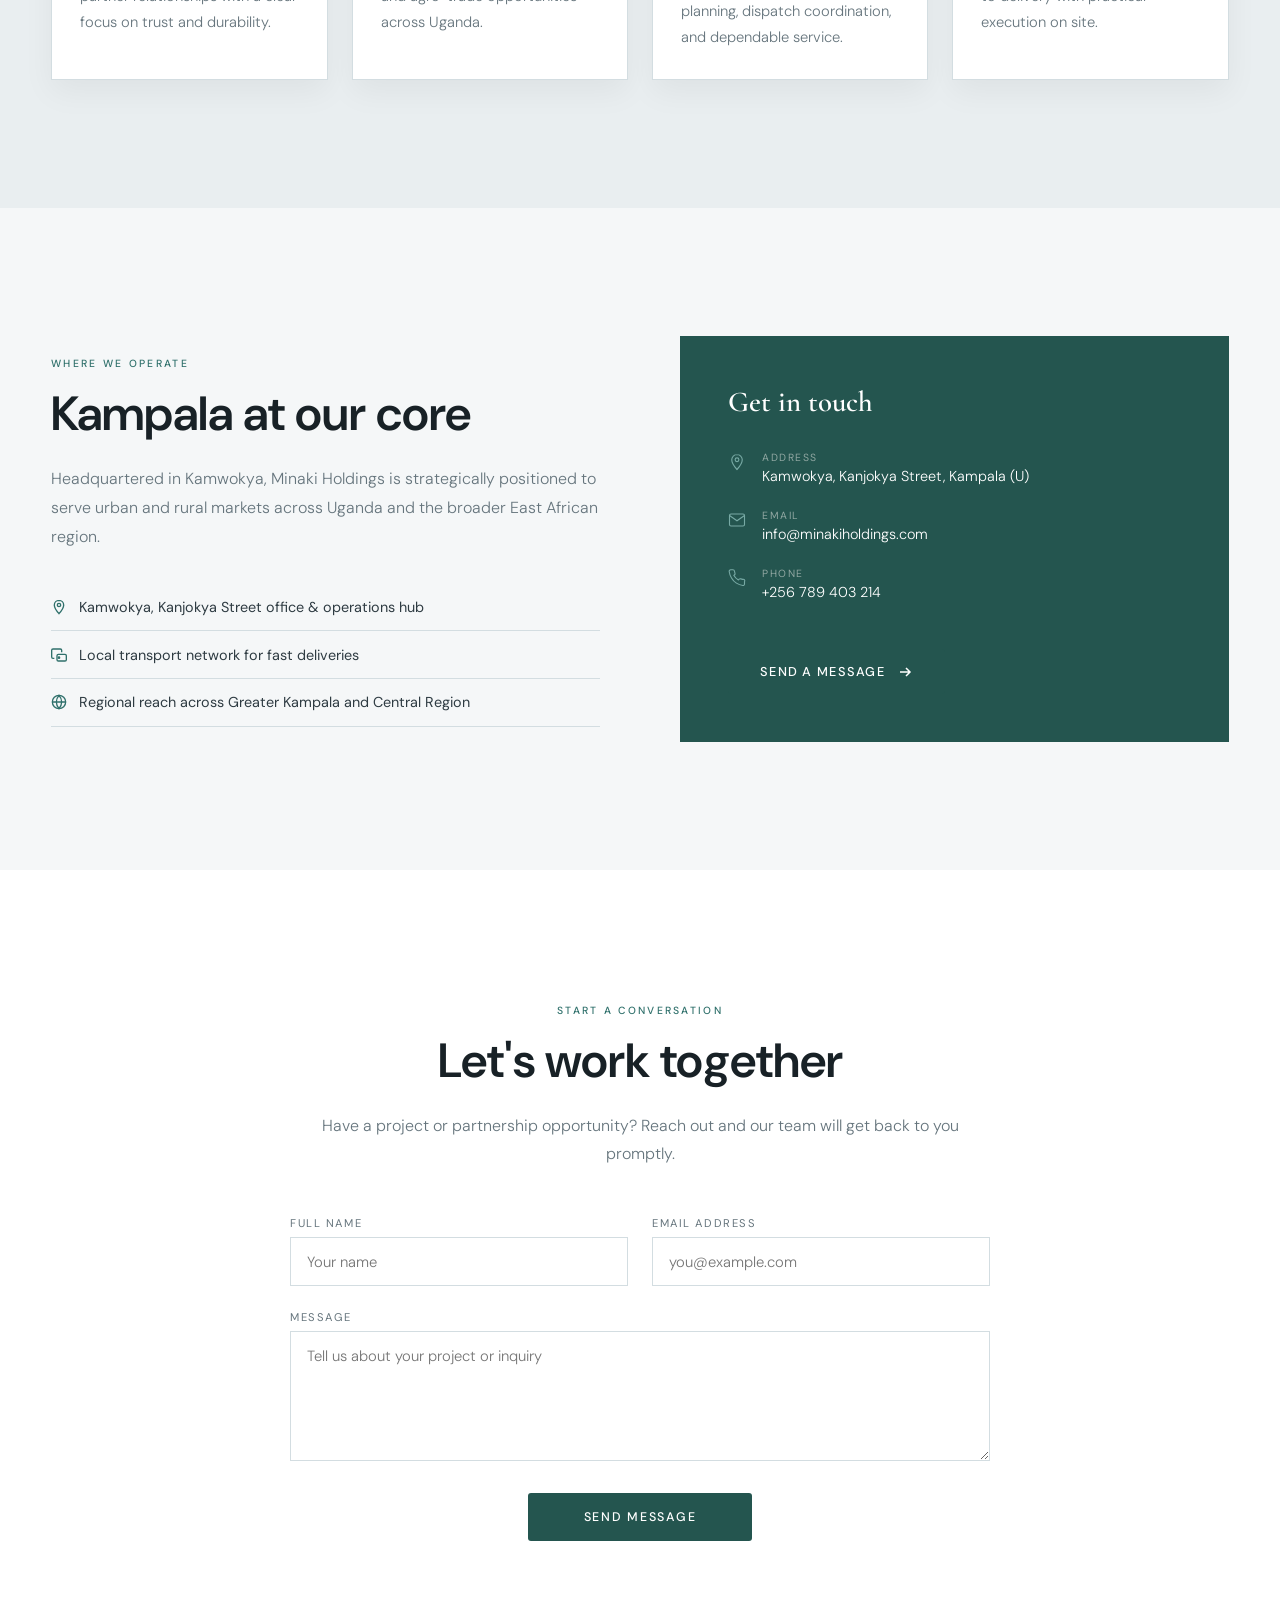
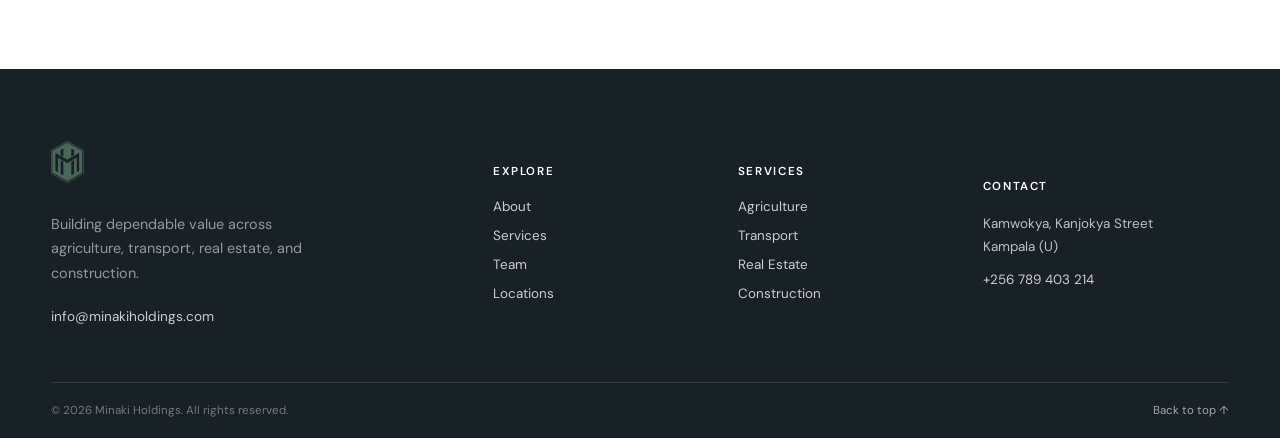
==== commit 34e77123: "Use primary contact number Co-authored-by: Copilot <223556219+Copilot@users.noreply.github.com>" ====
--- a/index.html
+++ b/index.html
@@ -841,8 +841,7 @@
           <div>
             <div class="detail-label">Phone</div>
             <div class="detail-val phone-list">
-              <a href="tel:+256769210141">+256 769 210 141</a>
-              <a href="tel:+256789403214">0789403214</a>
+              <a href="tel:+256789403214">+256 789 403 214</a>
             </div>
           </div>
         </div>
@@ -914,8 +913,7 @@
       <div class="footer-column footer-details">
         <h3>Contact</h3>
         <span>Kamwokya, Kanjokya Street<br>Kampala (U)</span>
-        <a href="tel:+256769210141">+256 769 210 141</a>
-        <a href="tel:+256789403214">0789403214</a>
+        <a href="tel:+256789403214">+256 789 403 214</a>
       </div>
     </div>
     <div class="footer-bottom">
